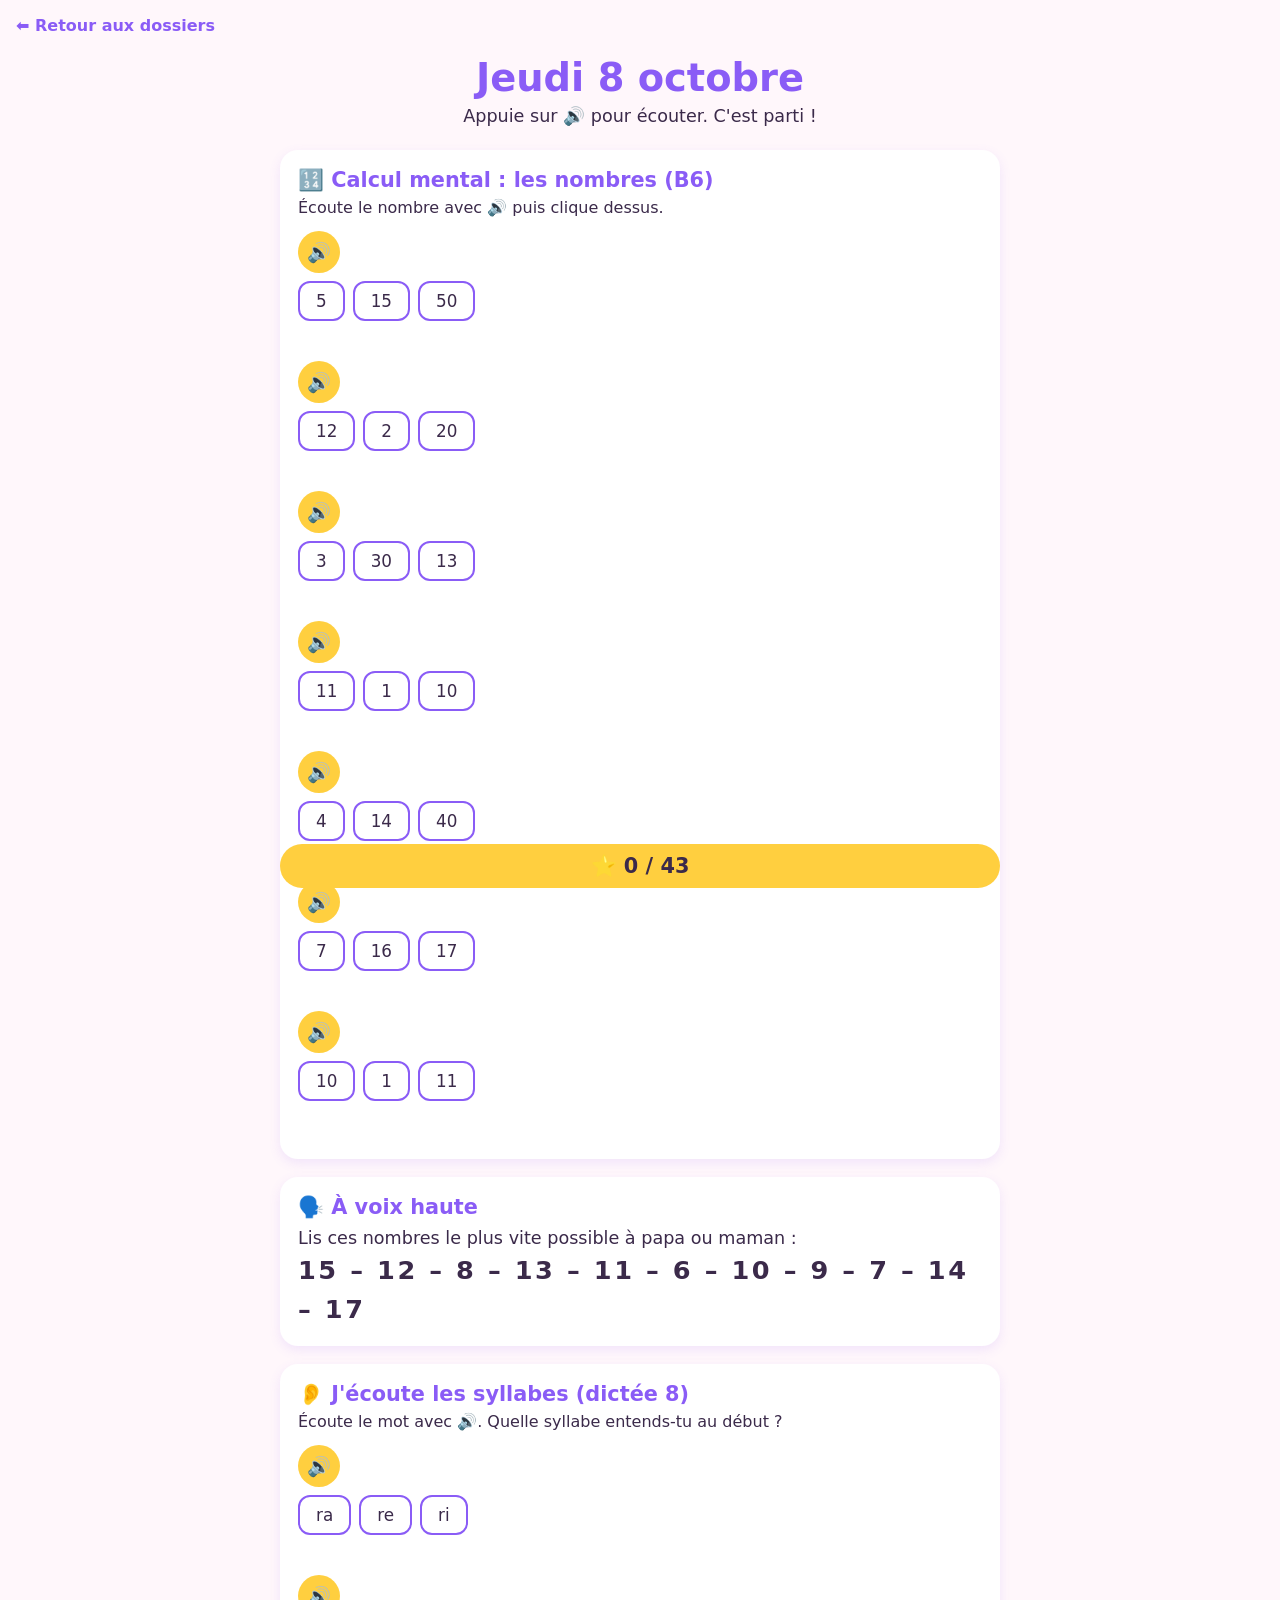
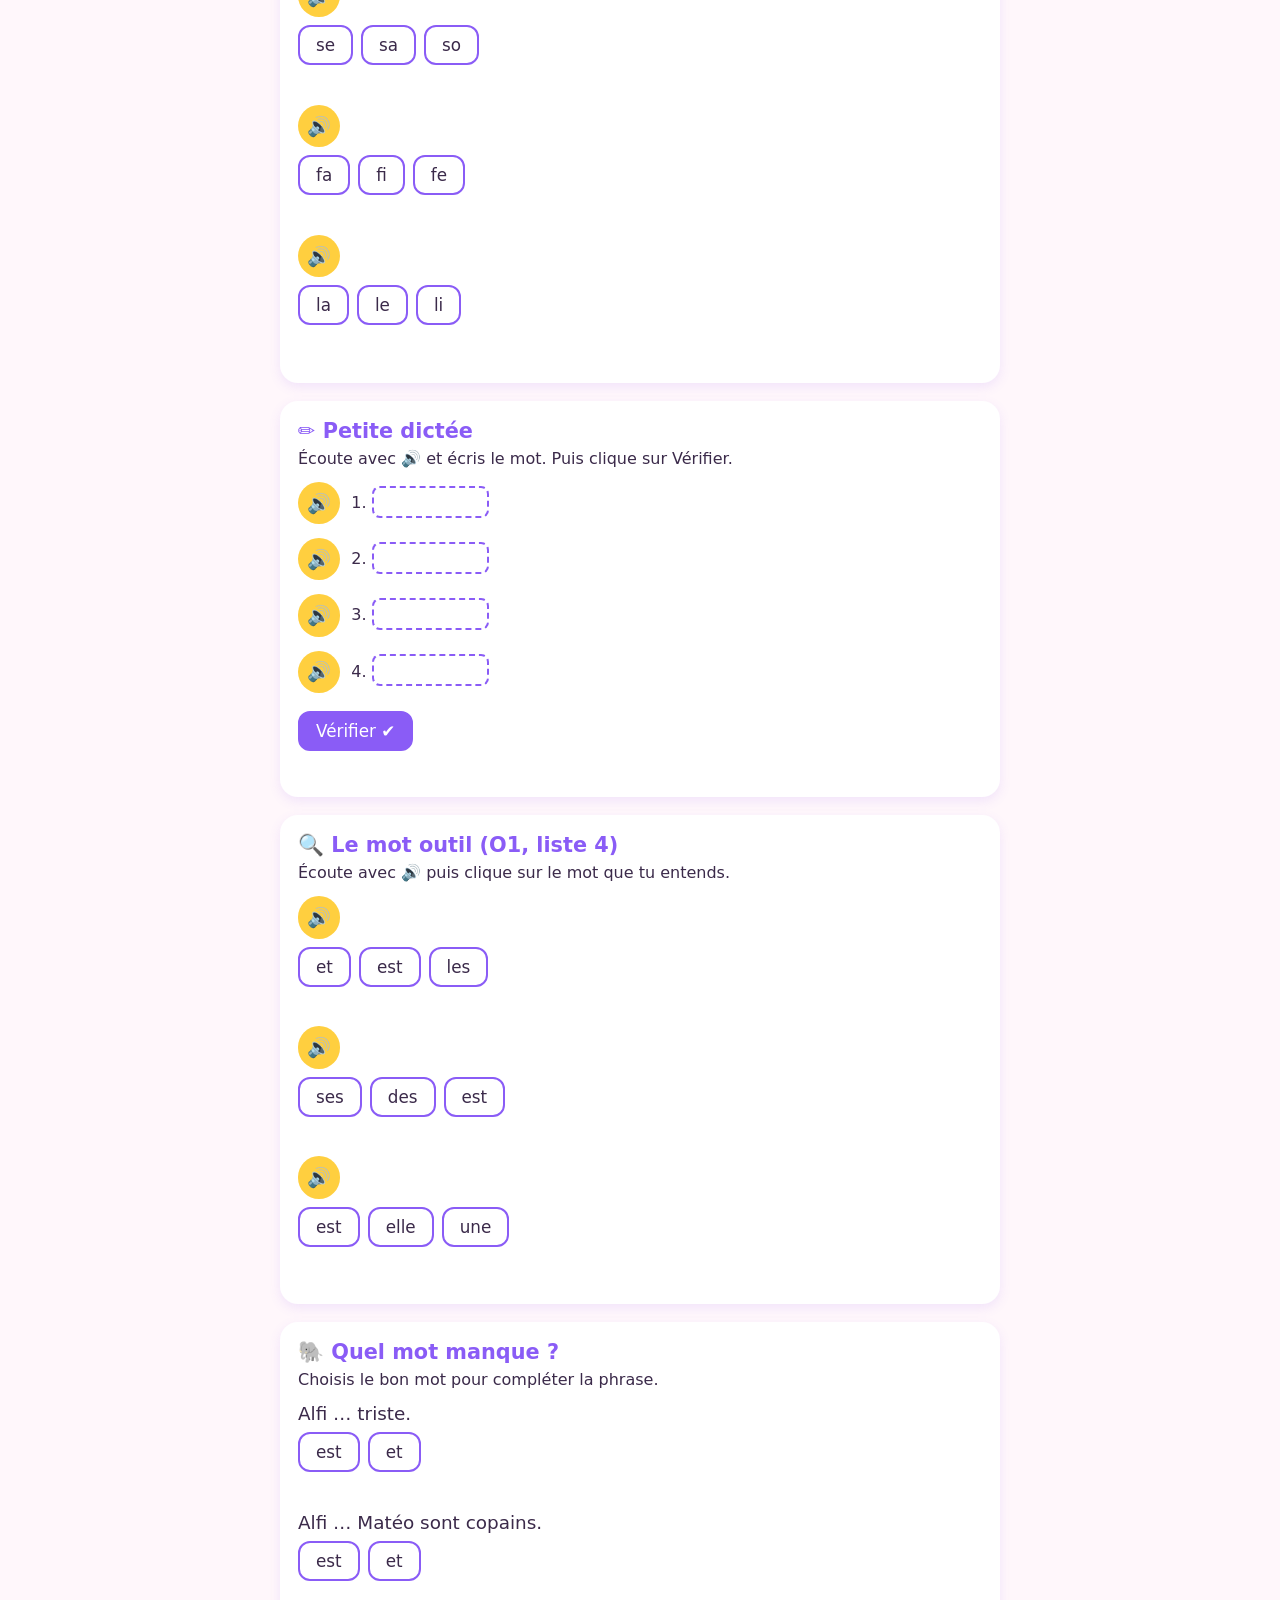
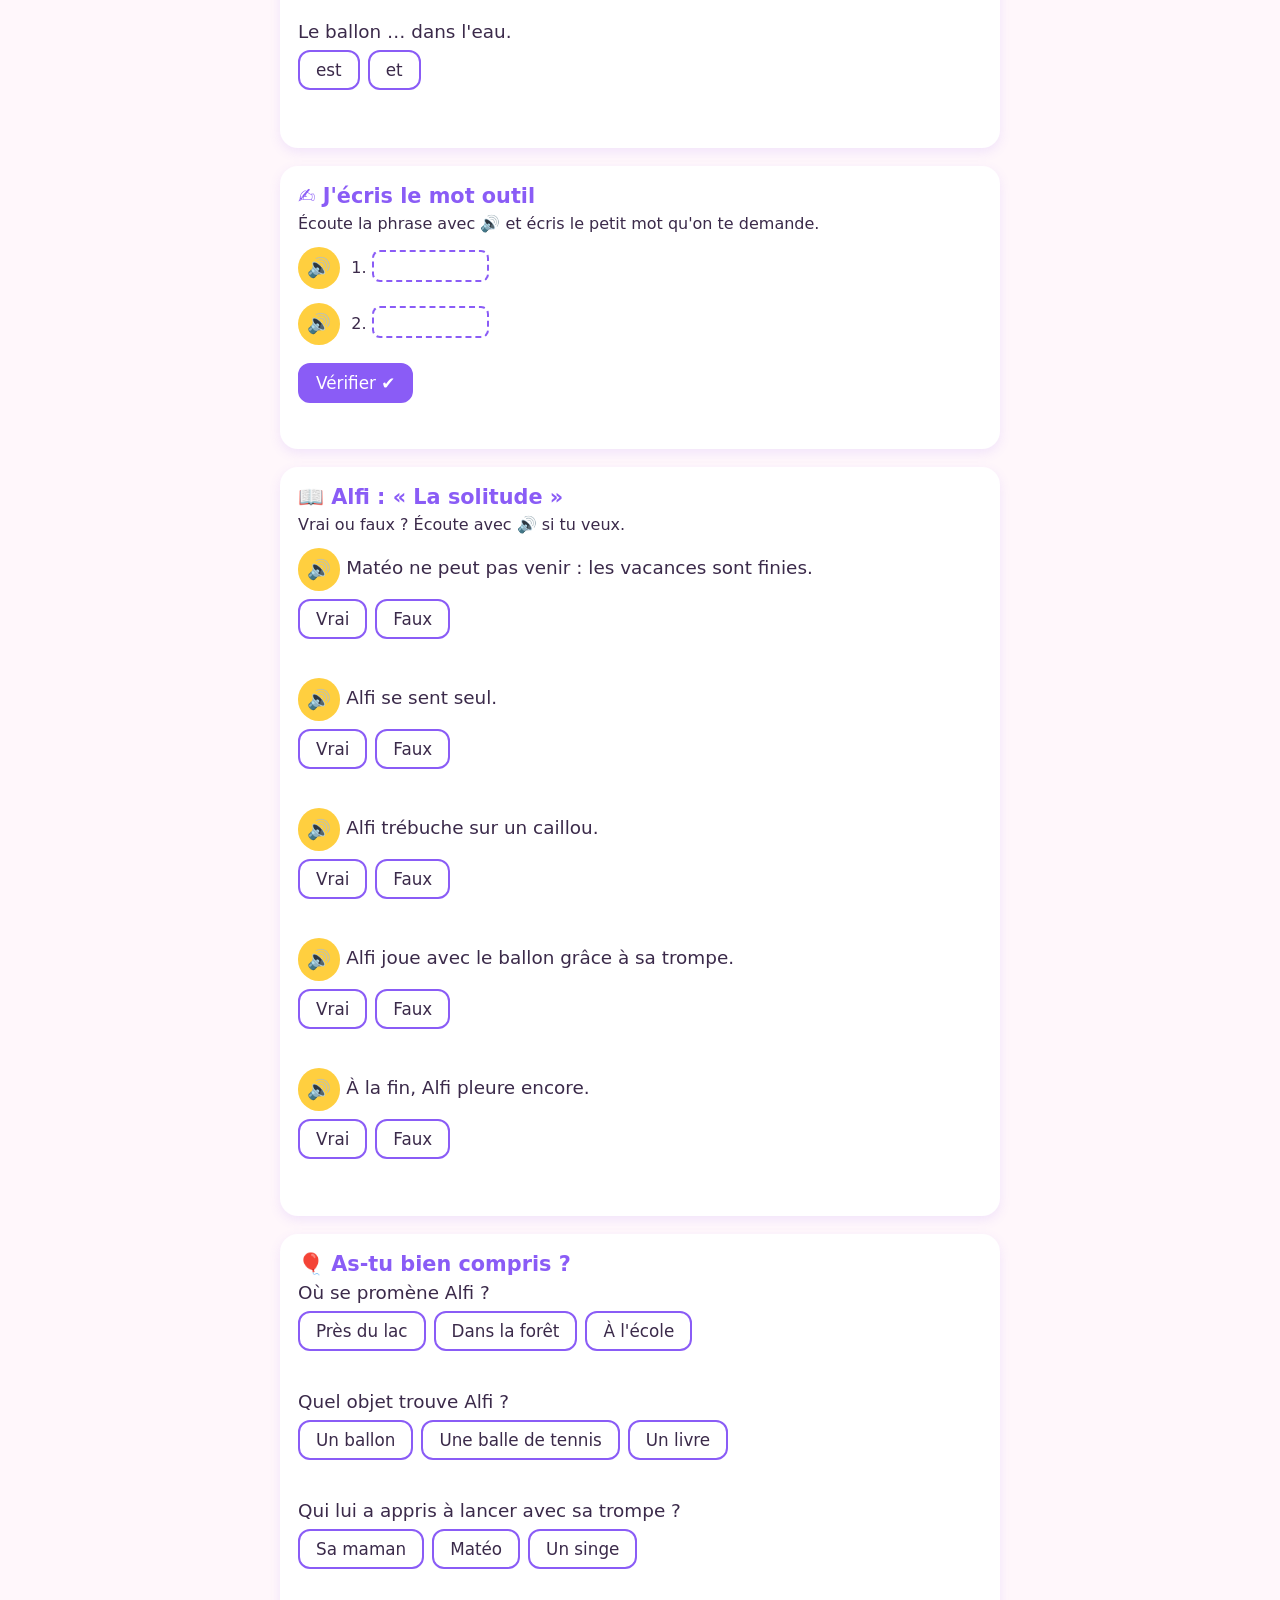
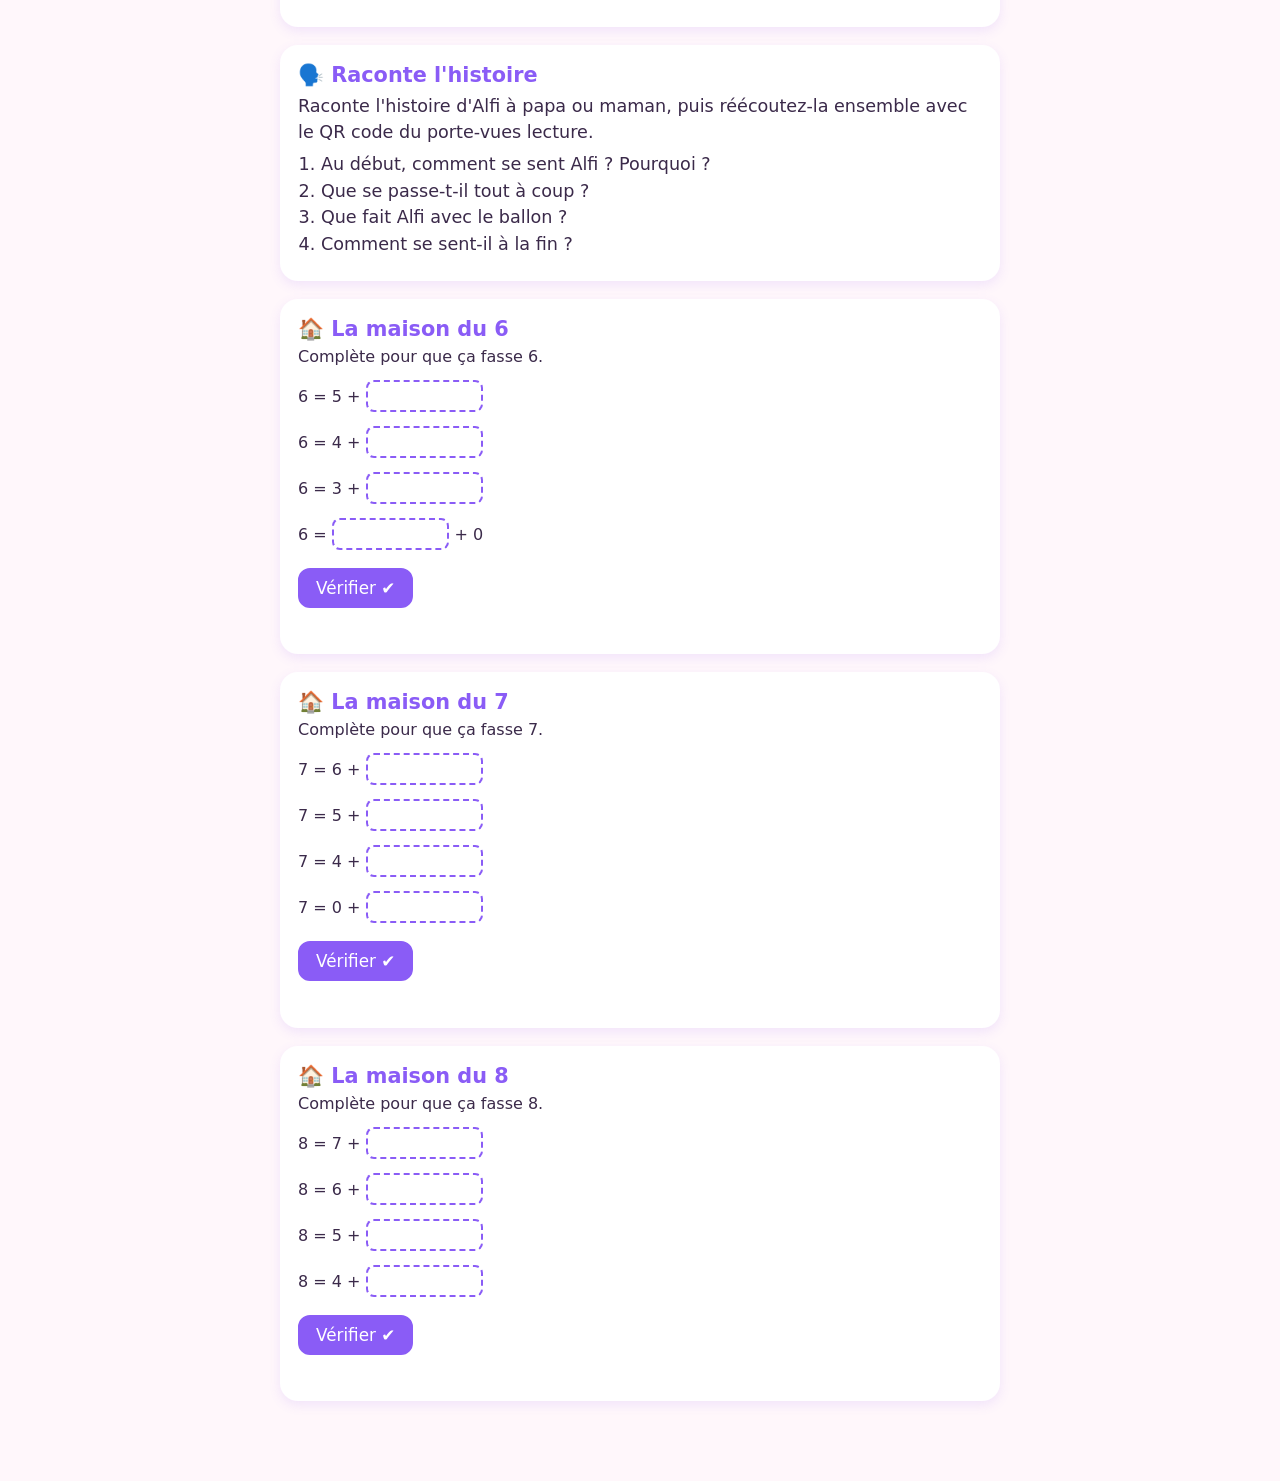
==== devoirs/2026-10-08/index.html @ e4f9ca89 "Ne plus écrire le mot à trouver dans les consignes Le mot outil du jour n'est plus que dans le 🔊, pa" ====
<!doctype html>
<html lang="fr">
<head>
  <meta charset="utf-8">
  <meta name="viewport" content="width=device-width, initial-scale=1">
  <title>Devoirs du 8 octobre</title>
  <link rel="stylesheet" href="../../assets/style.css">
</head>
<body>
  <a class="retour" href="../../">⬅ Retour aux dossiers</a>
  <header class="entete">
    <h1>Jeudi 8 octobre</h1>
    <p>Appuie sur 🔊 pour écouter. C'est parti !</p>
  </header>

  <main id="exercices" class="exercices"></main>
  <div id="score" class="score"></div>

  <script>
    window.EXERCICES = [
      // Calcul mental B6 : lecture de nombres
      {
        type: "qcm",
        titre: "🔢 Calcul mental : les nombres (B6)",
        consigne: "Écoute le nombre avec 🔊 puis clique dessus.",
        questions: [
          { q: "", dire: "quinze", choix: ["5", "15", "50"], bonne: 1 },
          { q: "", dire: "douze", choix: ["12", "2", "20"], bonne: 0 },
          { q: "", dire: "treize", choix: ["3", "30", "13"], bonne: 2 },
          { q: "", dire: "onze", choix: ["11", "1", "10"], bonne: 0 },
          { q: "", dire: "quatorze", choix: ["4", "14", "40"], bonne: 1 },
          { q: "", dire: "dix-sept", choix: ["7", "16", "17"], bonne: 2 },
          { q: "", dire: "dix", choix: ["10", "1", "11"], bonne: 0 },
        ],
      },
      {
        type: "info",
        titre: "🗣️ À voix haute",
        texte: "Lis ces nombres le plus vite possible à papa ou maman :<br><strong style='font-size:1.6rem;letter-spacing:.1em'>15 – 12 – 8 – 13 – 11 – 6 – 10 – 9 – 7 – 14 – 17</strong>",
      },

      // Dictée 8 : le son « e »
      {
        type: "qcm",
        titre: "👂 J'écoute les syllabes (dictée 8)",
        consigne: "Écoute le mot avec 🔊. Quelle syllabe entends-tu au début ?",
        questions: [
          { q: "", dire: "ressort", choix: ["ra", "re", "ri"], bonne: 1 },
          { q: "", dire: "semaine", choix: ["se", "sa", "so"], bonne: 0 },
          { q: "", dire: "fenêtre", choix: ["fa", "fi", "fe"], bonne: 2 },
          { q: "", dire: "le", choix: ["la", "le", "li"], bonne: 1 },
        ],
      },
      {
        type: "dictee",
        titre: "✏️ Petite dictée",
        consigne: "Écoute avec 🔊 et écris le mot. Puis clique sur Vérifier.",
        mots: [
          { dire: "le", ecrire: "le" },
          { dire: "se", ecrire: "se" },
          { dire: "lire", ecrire: "lire" },
          { dire: "est, comme dans : il est content", ecrire: "est" },
        ],
      },

      // Leçon O1, liste 4 : le mot outil du jour, seulement à l'oreille (ne jamais l'écrire dans les consignes)
      {
        type: "qcm",
        titre: "🔍 Le mot outil (O1, liste 4)",
        consigne: "Écoute avec 🔊 puis clique sur le mot que tu entends.",
        questions: [
          { q: "", dire: "est. Comme dans : il est content.", choix: ["et", "est", "les"], bonne: 1 },
          { q: "", dire: "est. Comme dans : elle est grande.", choix: ["ses", "des", "est"], bonne: 2 },
          { q: "", dire: "est. Comme dans : le chat est noir.", choix: ["est", "elle", "une"], bonne: 0 },
        ],
      },
      {
        type: "qcm",
        titre: "🐘 Quel mot manque ?",
        consigne: "Choisis le bon mot pour compléter la phrase.",
        questions: [
          { q: "Alfi … triste.", choix: ["est", "et"], bonne: 0 },
          { q: "Alfi … Matéo sont copains.", choix: ["est", "et"], bonne: 1 },
          { q: "Le ballon … dans l'eau.", choix: ["est", "et"], bonne: 0 },
        ],
      },
      {
        type: "dictee",
        titre: "✍️ J'écris le mot outil",
        consigne: "Écoute la phrase avec 🔊 et écris le petit mot qu'on te demande.",
        mots: [
          { dire: "Le lac est grand. Écris le mot : est.", ecrire: "est" },
          { dire: "L'éléphant est content. Écris le mot : est.", ecrire: "est" },
        ],
      },

      // Langage : Alfi, « La solitude »
      {
        type: "vraifaux",
        titre: "📖 Alfi : « La solitude »",
        consigne: "Vrai ou faux ? Écoute avec 🔊 si tu veux.",
        questions: [
          { q: "Matéo ne peut pas venir : les vacances sont finies.", dire: "Matéo ne peut pas venir : les vacances sont finies.", vrai: true },
          { q: "Alfi se sent seul.", dire: "Alfi se sent seul.", vrai: true },
          { q: "Alfi trébuche sur un caillou.", dire: "Alfi trébuche sur un caillou.", vrai: false },
          { q: "Alfi joue avec le ballon grâce à sa trompe.", dire: "Alfi joue avec le ballon grâce à sa trompe.", vrai: true },
          { q: "À la fin, Alfi pleure encore.", dire: "À la fin, Alfi pleure encore.", vrai: false },
        ],
      },
      {
        type: "qcm",
        titre: "🎈 As-tu bien compris ?",
        questions: [
          { q: "Où se promène Alfi ?", choix: ["Près du lac", "Dans la forêt", "À l'école"], bonne: 0 },
          { q: "Quel objet trouve Alfi ?", choix: ["Un ballon", "Une balle de tennis", "Un livre"], bonne: 0 },
          { q: "Qui lui a appris à lancer avec sa trompe ?", choix: ["Sa maman", "Matéo", "Un singe"], bonne: 1 },
        ],
      },
      {
        type: "info",
        titre: "🗣️ Raconte l'histoire",
        texte: "Raconte l'histoire d'Alfi à papa ou maman, puis réécoutez-la ensemble avec le QR code du porte-vues lecture.<ol><li>Au début, comment se sent Alfi ? Pourquoi ?</li><li>Que se passe-t-il tout à coup ?</li><li>Que fait Alfi avec le ballon ?</li><li>Comment se sent-il à la fin ?</li></ol>",
      },

      // Calcul : leçon C8, maisons du 6 au 8
      {
        type: "trous",
        titre: "🏠 La maison du 6",
        consigne: "Complète pour que ça fasse 6.",
        phrases: ["6 = 5 + [1]", "6 = 4 + [2]", "6 = 3 + [3]", "6 = [6] + 0"],
      },
      {
        type: "trous",
        titre: "🏠 La maison du 7",
        consigne: "Complète pour que ça fasse 7.",
        phrases: ["7 = 6 + [1]", "7 = 5 + [2]", "7 = 4 + [3]", "7 = 0 + [7]"],
      },
      {
        type: "trous",
        titre: "🏠 La maison du 8",
        consigne: "Complète pour que ça fasse 8.",
        phrases: ["8 = 7 + [1]", "8 = 6 + [2]", "8 = 5 + [3]", "8 = 4 + [4]"],
      },
    ];
  </script>
  <script src="../../assets/exercices.js"></script>
</body>
</html>
---- assets/style.css ----
:root {
  --fond: #fff7fb;
  --texte: #3b2a4a;
  --rose: #ff6fa8;
  --violet: #8a5cf6;
  --jaune: #ffcf3f;
  --vert: #2fbf71;
  --rouge: #ef4b4b;
  --carte: #ffffff;
}

* { box-sizing: border-box; }

body {
  margin: 0;
  font-family: "Comic Sans MS", "Chalkboard SE", "Trebuchet MS", system-ui, sans-serif;
  background: var(--fond);
  color: var(--texte);
  padding: 16px;
}

a { color: inherit; }

.entete { text-align: center; margin: 8px 0 24px; }
.entete h1 { color: var(--violet); margin: 0 0 6px; font-size: clamp(1.6rem, 5vw, 2.4rem); }
.entete p { margin: 0; font-size: 1.1rem; }

/* ---------- Page d'accueil : dossiers ---------- */
.dossiers {
  display: grid;
  grid-template-columns: repeat(auto-fill, minmax(160px, 1fr));
  gap: 20px;
  max-width: 900px;
  margin: 0 auto;
}

.dossier {
  position: relative;
  display: flex;
  flex-direction: column;
  align-items: center;
  gap: 6px;
  padding: 18px 10px 14px;
  background: var(--carte);
  border-radius: 18px;
  text-decoration: none;
  box-shadow: 0 4px 12px rgba(138, 92, 246, .15);
  transition: transform .15s;
}
.dossier:hover { transform: translateY(-4px) rotate(-1deg); }

.icone {
  width: 90px;
  height: 66px;
  background: var(--jaune);
  border-radius: 6px 10px 10px 10px;
  position: relative;
  margin-top: 10px;
}
.icone::before {
  content: "";
  position: absolute;
  top: -12px;
  left: 0;
  width: 40px;
  height: 14px;
  background: var(--jaune);
  border-radius: 6px 6px 0 0;
  filter: brightness(.92);
}

.date { font-weight: bold; text-transform: capitalize; text-align: center; }
.titre { font-size: .9rem; opacity: .75; text-align: center; }

.badge {
  position: absolute;
  top: -12px;
  background: var(--rose);
  color: #fff;
  font-weight: bold;
  font-size: .9rem;
  padding: 4px 12px;
  border-radius: 999px;
  white-space: nowrap;
}

.du-jour { outline: 4px solid var(--rose); }
.du-jour .icone { background: var(--rose); }
.du-jour .icone::before { background: var(--rose); }
.du-jour { animation: clignote 1s ease-in-out infinite; }

@keyframes clignote {
  0%, 100% { opacity: 1; transform: scale(1); }
  50% { opacity: .45; transform: scale(1.04); }
}

@media (prefers-reduced-motion: reduce) {
  .du-jour { animation-duration: 2s; }
}

/* ---------- Pages d'exercices ---------- */
.retour {
  display: inline-block;
  margin-bottom: 12px;
  text-decoration: none;
  font-weight: bold;
  color: var(--violet);
}

.exercices { max-width: 720px; margin: 0 auto; display: grid; gap: 18px; }

.exo {
  background: var(--carte);
  border-radius: 18px;
  padding: 18px;
  box-shadow: 0 4px 12px rgba(138, 92, 246, .12);
}
.exo h2 { margin: 0 0 6px; color: var(--violet); font-size: 1.3rem; }
.consigne { margin: 0 0 14px; }

.question { margin: 0 0 14px; }
.question p { margin: 0 0 8px; font-size: 1.15rem; }

.choix { display: flex; flex-wrap: wrap; gap: 8px; }
.choix button, .verifier {
  font: inherit;
  font-size: 1.05rem;
  padding: 8px 16px;
  border-radius: 12px;
  border: 2px solid var(--violet);
  background: #fff;
  color: var(--texte);
  cursor: pointer;
}
.choix button:disabled { cursor: default; }
.choix button.bon { background: var(--vert); border-color: var(--vert); color: #fff; }
.choix button.faux { background: var(--rouge); border-color: var(--rouge); color: #fff; }

.trou {
  font: inherit;
  font-size: 1.05rem;
  width: 7em;
  padding: 4px 8px;
  border: 2px dashed var(--violet);
  border-radius: 8px;
  text-align: center;
}
.trou.bon { border: 2px solid var(--vert); background: #e6f8ee; }
.trou.faux { border: 2px solid var(--rouge); background: #fdeaea; }

.verifier { background: var(--violet); color: #fff; margin-top: 4px; }

.retour-msg { font-weight: bold; min-height: 1.4em; margin: 6px 0 0; }

.score {
  position: sticky;
  bottom: 12px;
  max-width: 720px;
  margin: 20px auto 0;
  text-align: center;
  font-size: 1.3rem;
  font-weight: bold;
  background: var(--jaune);
  border-radius: 999px;
  padding: 10px;
}

.ecoute {
  font-size: 1.2rem;
  border: none;
  background: var(--jaune);
  border-radius: 50%;
  width: 2.2em;
  height: 2.2em;
  cursor: pointer;
  margin-right: 6px;
  vertical-align: middle;
}

.info { font-size: 1.1rem; line-height: 1.5; }
.info ol, .info ul { padding-left: 1.3em; margin: 6px 0; }
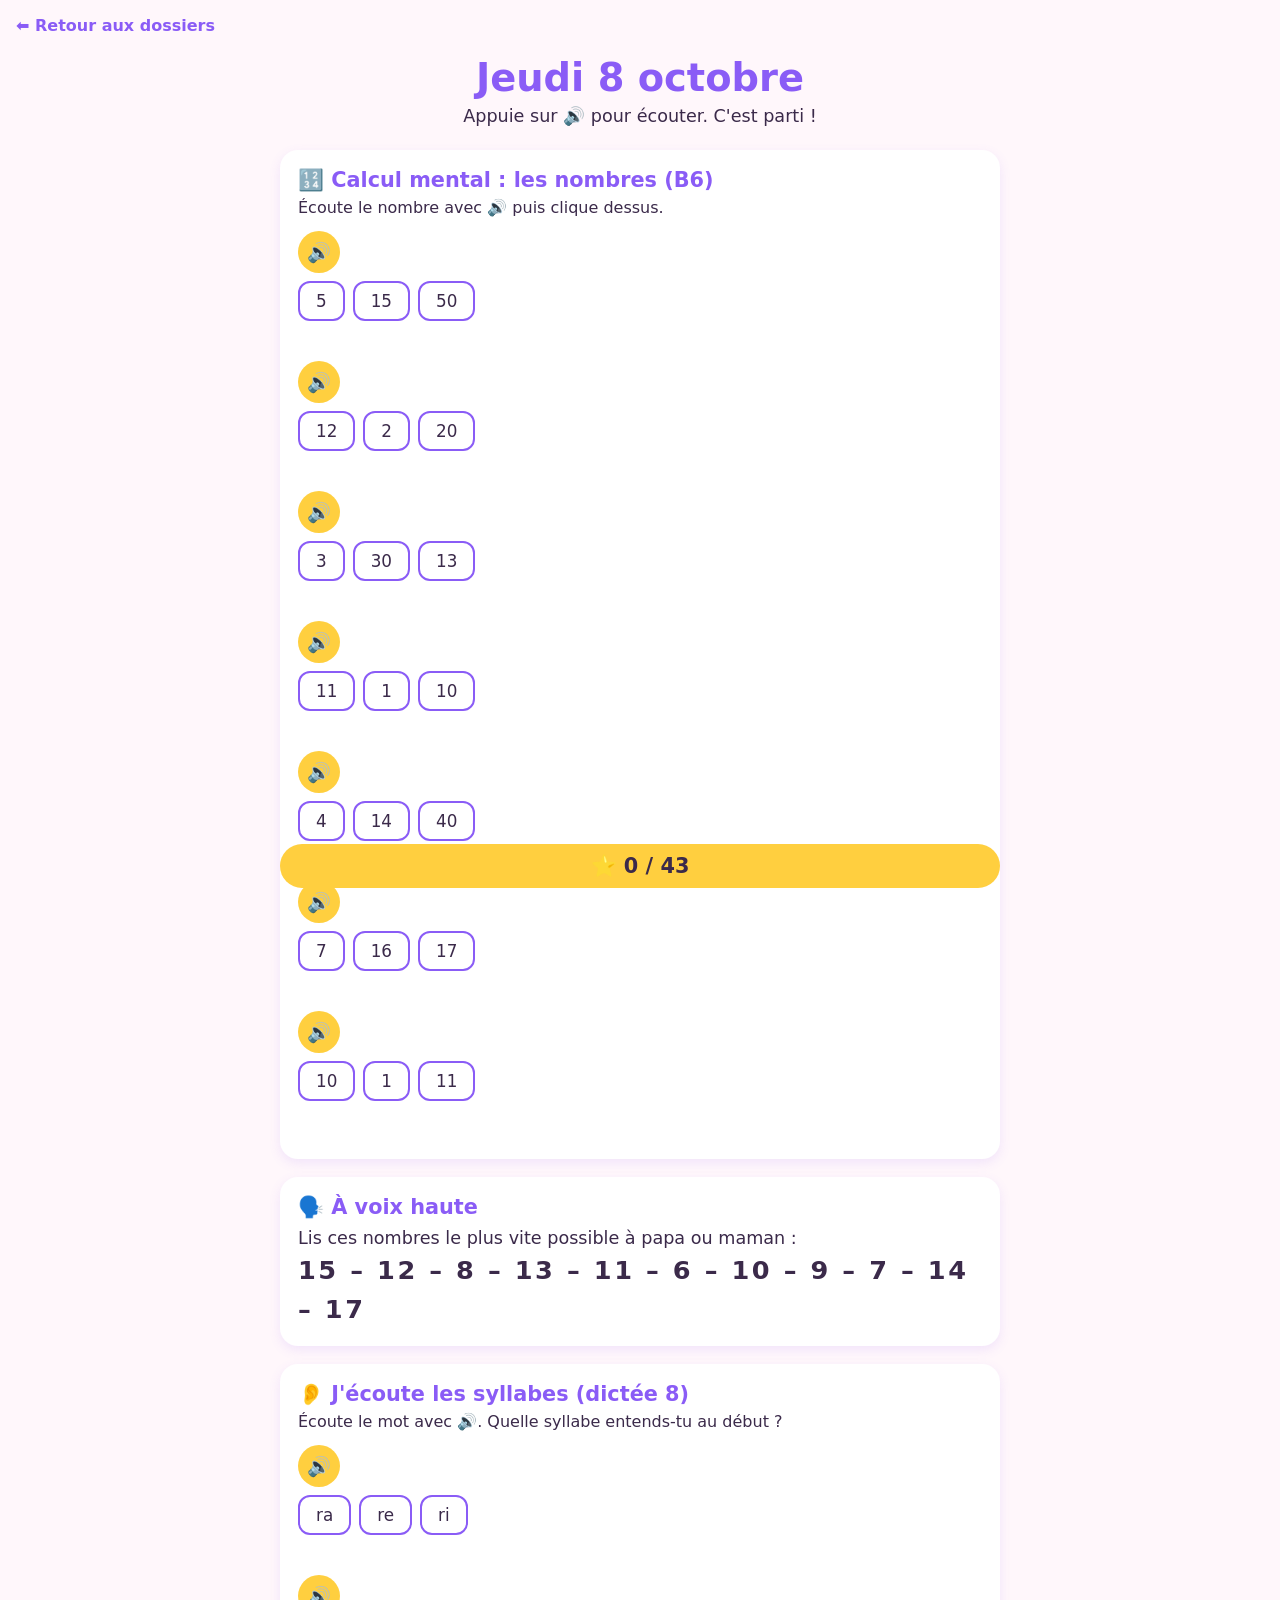
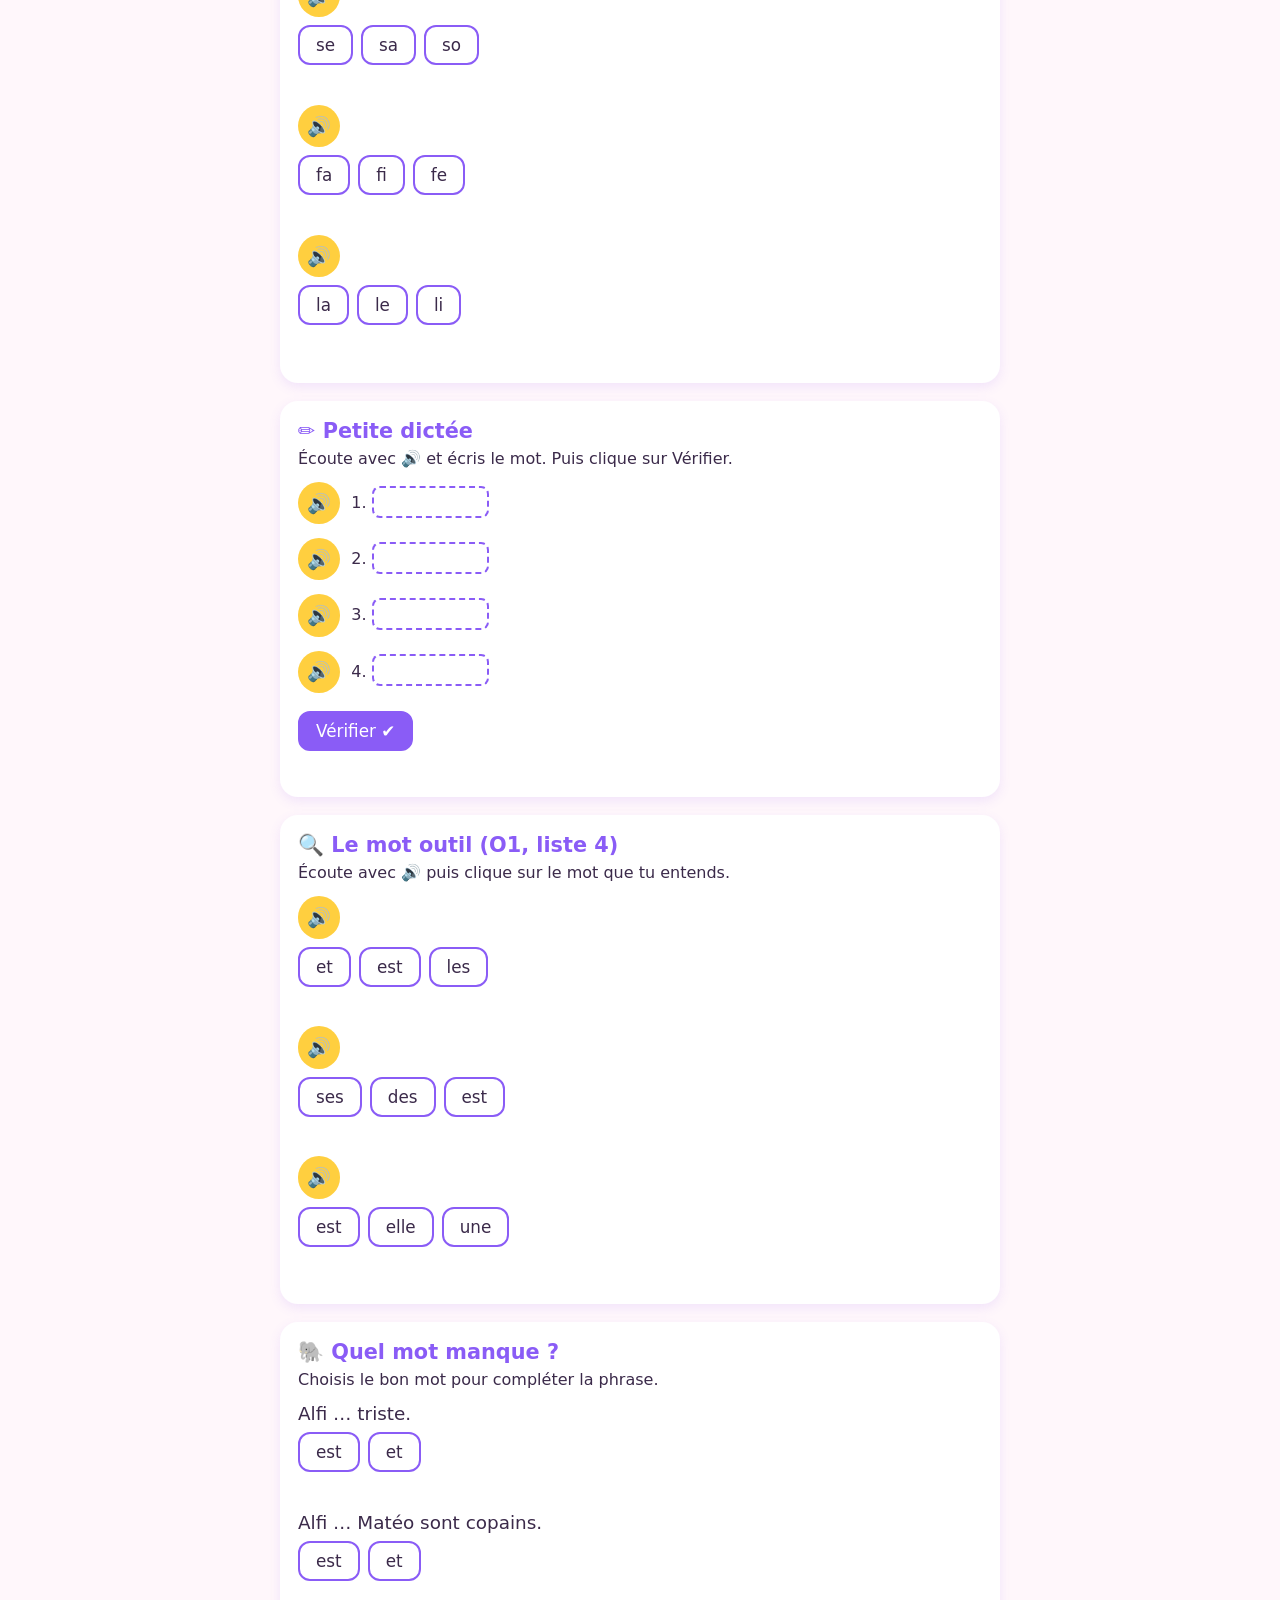
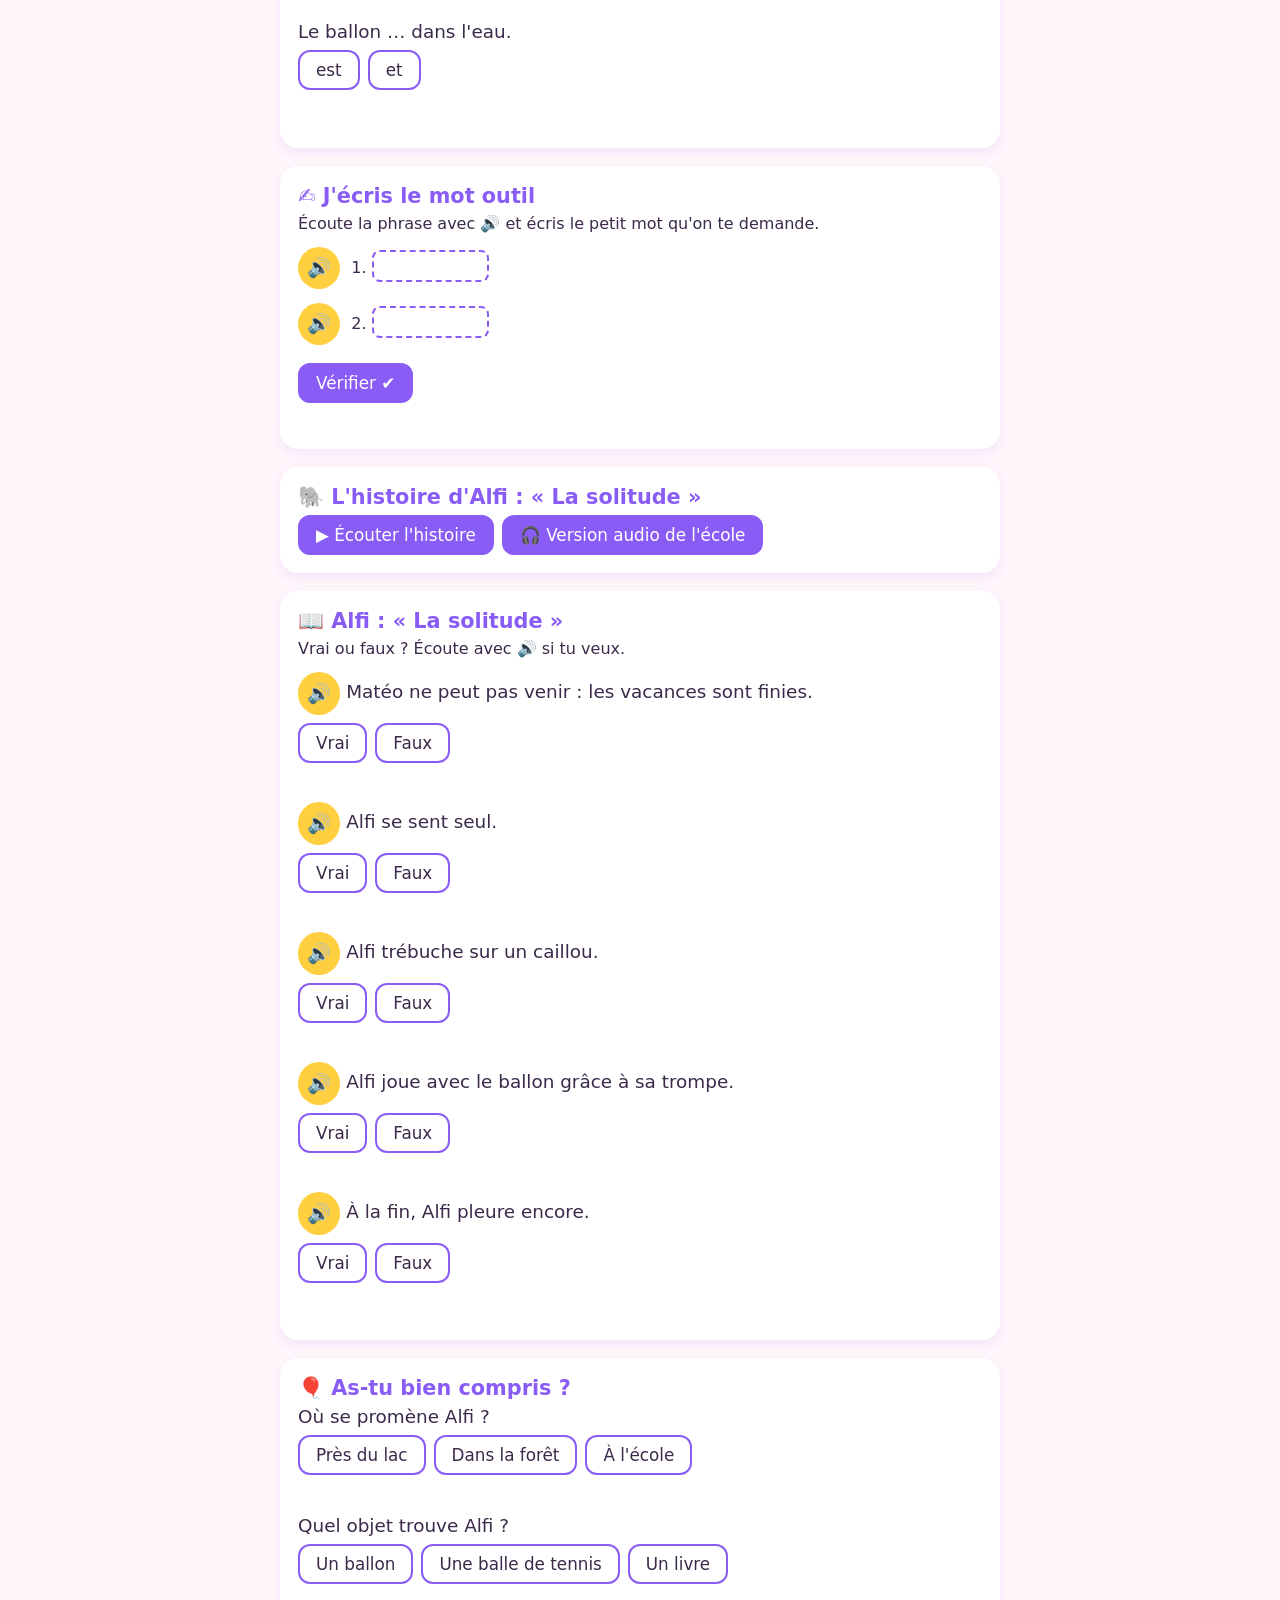
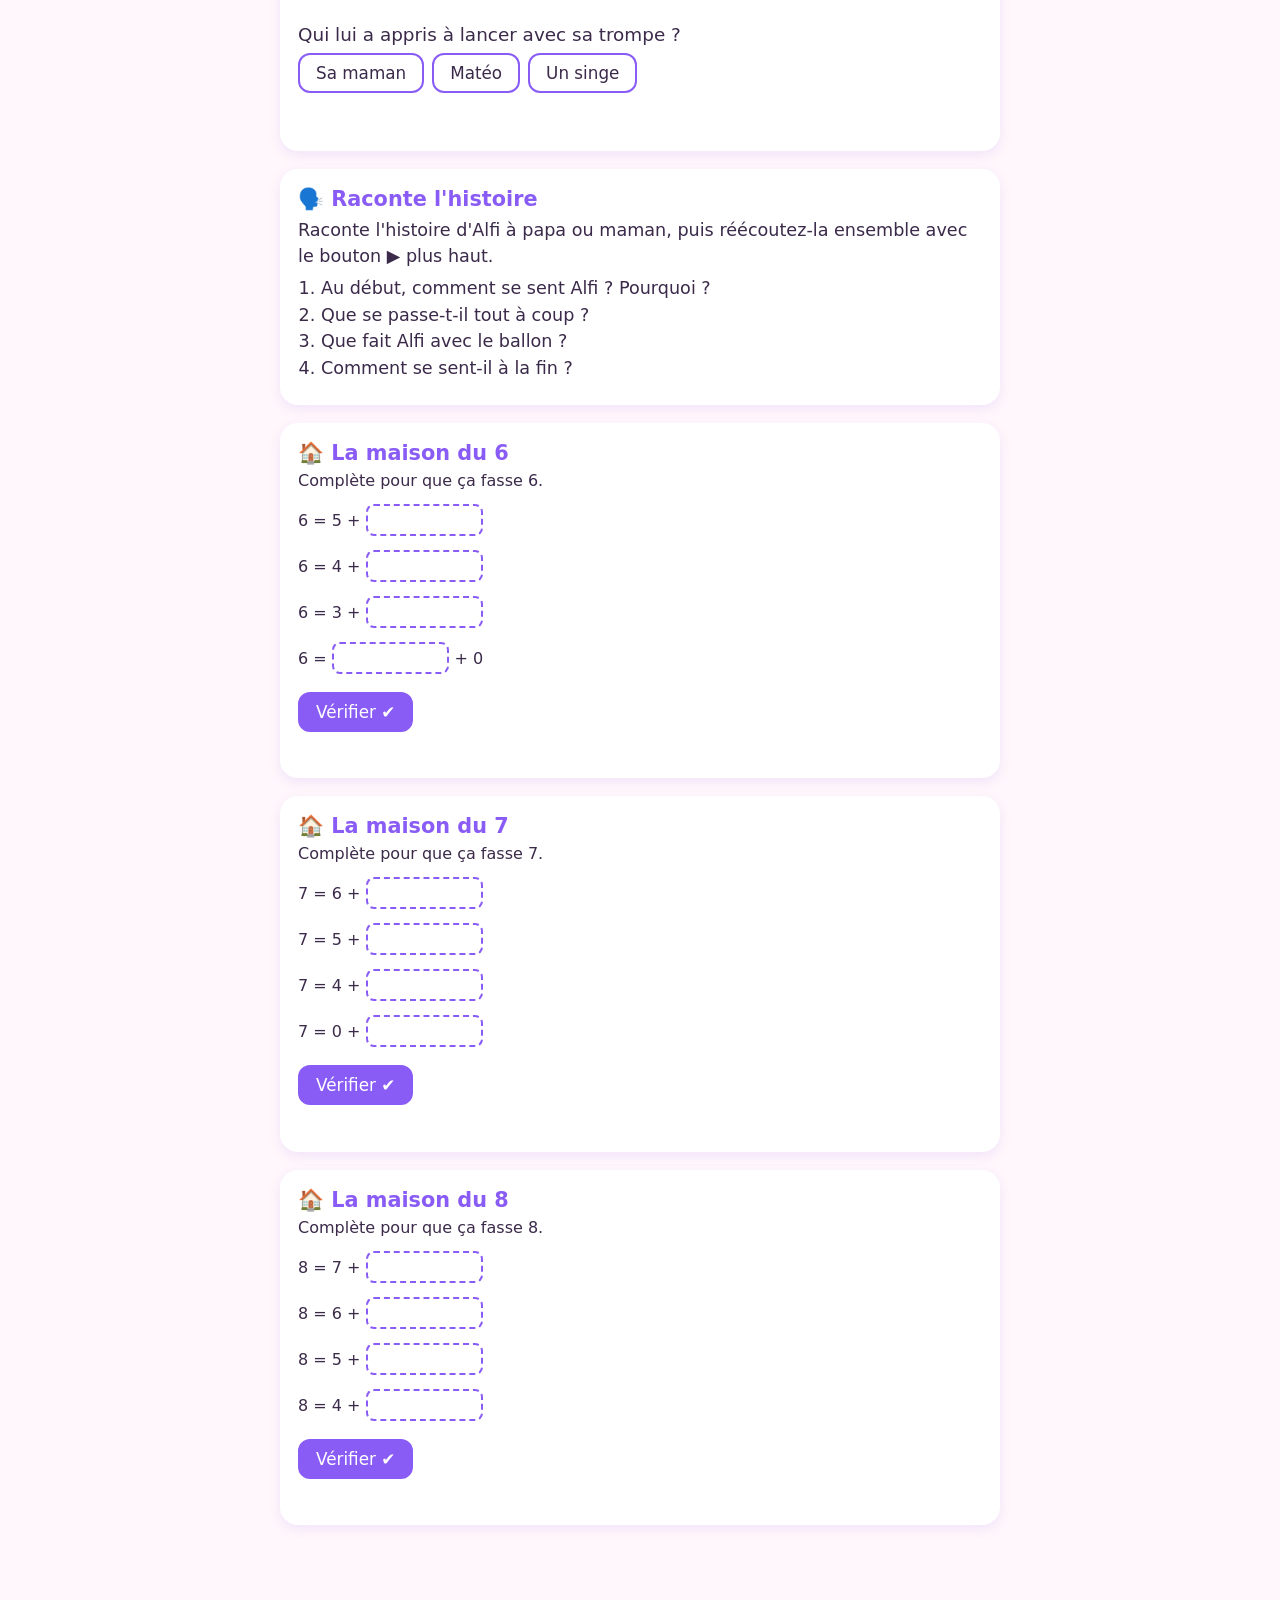
==== commit fabc8b63: "Écouter l'histoire d'Alfi : bouton lecture et lien audio du QR code Ajoute un type « histoire » (lec" ====
--- a/devoirs/2026-10-08/index.html
+++ b/devoirs/2026-10-08/index.html
@@ -3,6 +3,10 @@
 <head>
   <meta charset="utf-8">
   <meta name="viewport" content="width=device-width, initial-scale=1">
+  <link rel="manifest" href="/manifest.webmanifest">
+  <meta name="theme-color" content="#ff6fa8">
+  <link rel="apple-touch-icon" href="/icons/apple-touch-icon.png">
+  <link rel="icon" href="/icons/icon-192.png">
   <title>Devoirs du 8 octobre</title>
   <link rel="stylesheet" href="../../assets/style.css">
 </head>
@@ -94,7 +98,13 @@
         ],
       },
 
-      // Langage : Alfi, « La solitude »
+      // Langage : Alfi, « La solitude » (QR code du porte-vues : ecole.nathan.fr/texte05_la_solitude)
+      {
+        type: "histoire",
+        titre: "🐘 L'histoire d'Alfi : « La solitude »",
+        lien: "https://ecole.nathan.fr/texte05_la_solitude",
+        texte: "La solitude. Les jours passent et Alfi se sent seul. Son copain lui manque. Il erre près du lac, les oreilles baissées, ne sachant pas comment occuper ses journées. Des larmes coulent sur son visage, son sourire a disparu. La solitude lui pèse. Tout à coup, quelque chose le fait trébucher. Le curieux objet a roulé quelques mètres plus loin. Alfi, intrigué, s'en approche pour mieux l'observer. Ses oreilles se dressent, son sourire réapparaît. « Youpi ! Un ballon ! » s'écrie-t-il. Alfi s'en empare et le fait rouler jusqu'à l'eau. Là, il s'amuse à le lancer en l'air avec sa trompe comme lui a appris Matéo. Il rit chaque fois que le ballon retombe dans l'eau et l'éclabousse. L'éléphant a enfin retrouvé de quoi se divertir.",
+      },
       {
         type: "vraifaux",
         titre: "📖 Alfi : « La solitude »",
@@ -119,7 +129,7 @@
       {
         type: "info",
         titre: "🗣️ Raconte l'histoire",
-        texte: "Raconte l'histoire d'Alfi à papa ou maman, puis réécoutez-la ensemble avec le QR code du porte-vues lecture.<ol><li>Au début, comment se sent Alfi ? Pourquoi ?</li><li>Que se passe-t-il tout à coup ?</li><li>Que fait Alfi avec le ballon ?</li><li>Comment se sent-il à la fin ?</li></ol>",
+        texte: "Raconte l'histoire d'Alfi à papa ou maman, puis réécoutez-la ensemble avec le bouton ▶ plus haut.<ol><li>Au début, comment se sent Alfi ? Pourquoi ?</li><li>Que se passe-t-il tout à coup ?</li><li>Que fait Alfi avec le ballon ?</li><li>Comment se sent-il à la fin ?</li></ol>",
       },
 
       // Calcul : leçon C8, maisons du 6 au 8
--- a/assets/style.css
+++ b/assets/style.css
@@ -180,3 +180,5 @@
 .info { font-size: 1.1rem; line-height: 1.5; }
 .info ol, .info ul { padding-left: 1.3em; margin: 6px 0; }
 
+
+.choix .verifier { background: var(--violet); color: #fff; margin-top: 0; }
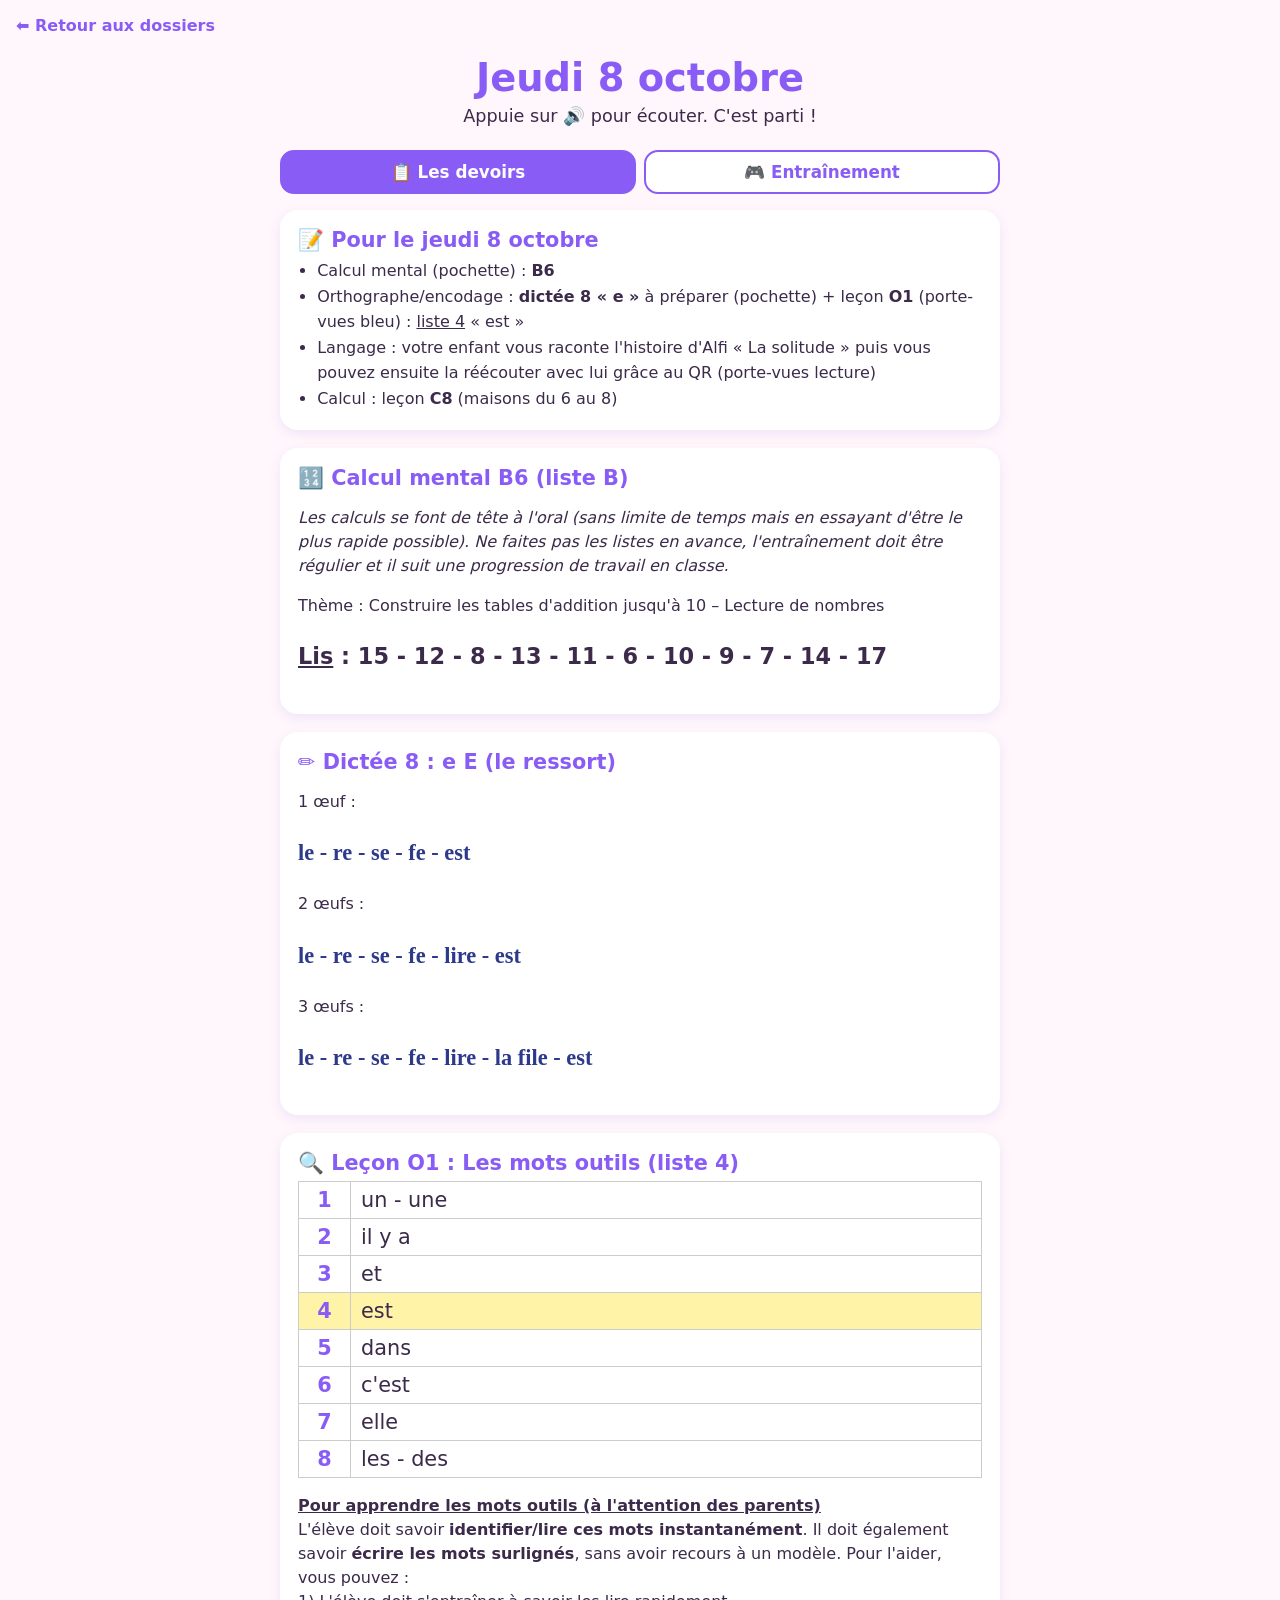
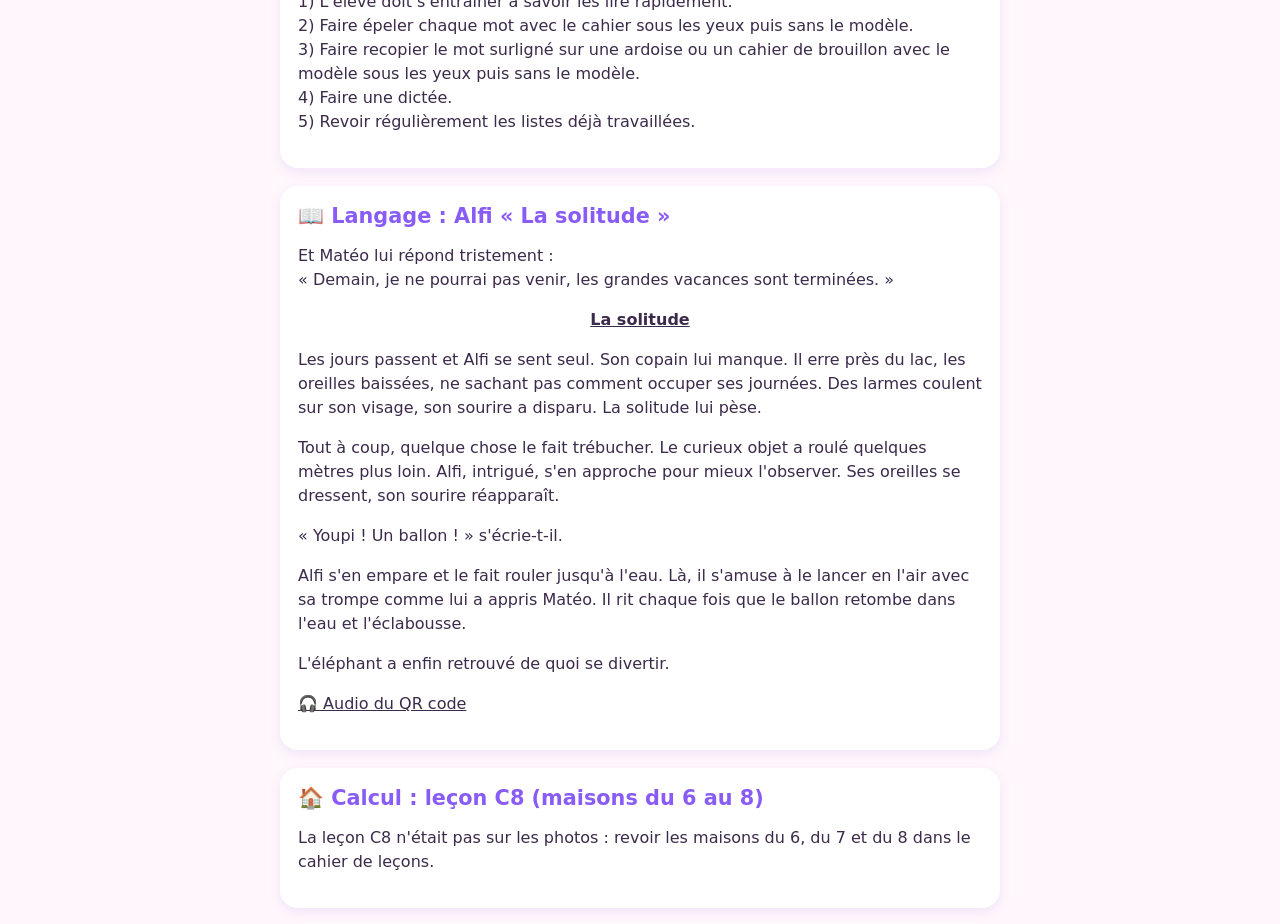
==== commit f7212f63: "Onglet « Les devoirs » avec le travail recopié tel quel Chaque jour a deux onglets : les devoirs rec" ====
--- a/devoirs/2026-10-08/index.html
+++ b/devoirs/2026-10-08/index.html
@@ -17,10 +17,75 @@
     <p>Appuie sur 🔊 pour écouter. C'est parti !</p>
   </header>
 
-  <main id="exercices" class="exercices"></main>
-  <div id="score" class="score"></div>
+  <nav class="onglets">
+    <button type="button" data-onglet="devoirs" class="actif">📋 Les devoirs</button>
+    <button type="button" data-onglet="entrainement">🎮 Entraînement</button>
+  </nav>
+  <main id="devoirs" class="exercices"></main>
+  <main id="exercices" class="exercices" hidden></main>
+  <div id="score" class="score" hidden></div>
 
   <script>
+    // Les devoirs tels qu'ils sont sur les photos (recopiés à l'identique).
+    window.DEVOIRS = [
+      {
+        titre: "📝 Pour le jeudi 8 octobre",
+        html: `<ul>
+          <li>Calcul mental (pochette) : <b>B6</b></li>
+          <li>Orthographe/encodage : <b>dictée 8 « e »</b> à préparer (pochette) + leçon <b>O1</b> (porte-vues bleu) : <u>liste 4</u> « est »</li>
+          <li>Langage : votre enfant vous raconte l'histoire d'Alfi « La solitude » puis vous pouvez ensuite la réécouter avec lui grâce au QR (porte-vues lecture)</li>
+          <li>Calcul : leçon <b>C8</b> (maisons du 6 au 8)</li>
+        </ul>`,
+      },
+      {
+        titre: "🔢 Calcul mental B6 (liste B)",
+        html: `<p><i>Les calculs se font de tête à l'oral (sans limite de temps mais en essayant d'être le plus rapide possible). Ne faites pas les listes en avance, l'entraînement doit être régulier et il suit une progression de travail en classe.</i></p>
+          <p>Thème : Construire les tables d'addition jusqu'à 10 – Lecture de nombres</p>
+          <p class="gros"><u>Lis</u> : 15 - 12 - 8 - 13 - 11 - 6 - 10 - 9 - 7 - 14 - 17</p>`,
+      },
+      {
+        titre: "✏️ Dictée 8 : e E (le ressort)",
+        html: `<p>1 œuf :</p><p class="gros cursive">le - re - se - fe - est</p>
+          <p>2 œufs :</p><p class="gros cursive">le - re - se - fe - lire - est</p>
+          <p>3 œufs :</p><p class="gros cursive">le - re - se - fe - lire - la file - est</p>`,
+      },
+      {
+        titre: "🔍 Leçon O1 : Les mots outils (liste 4)",
+        html: `<table class="tableau">
+          <tr><td>1</td><td>un - une</td></tr>
+          <tr><td>2</td><td>il y a</td></tr>
+          <tr><td>3</td><td>et</td></tr>
+          <tr class="surligne"><td>4</td><td>est</td></tr>
+          <tr><td>5</td><td>dans</td></tr>
+          <tr><td>6</td><td>c'est</td></tr>
+          <tr><td>7</td><td>elle</td></tr>
+          <tr><td>8</td><td>les - des</td></tr>
+        </table>
+        <p><b><u>Pour apprendre les mots outils (à l'attention des parents)</u></b><br>
+        L'élève doit savoir <b>identifier/lire ces mots instantanément</b>. Il doit également savoir <b>écrire les mots surlignés</b>, sans avoir recours à un modèle. Pour l'aider, vous pouvez :<br>
+        1) L'élève doit s'entraîner à savoir les lire rapidement.<br>
+        2) Faire épeler chaque mot avec le cahier sous les yeux puis sans le modèle.<br>
+        3) Faire recopier le mot surligné sur une ardoise ou un cahier de brouillon avec le modèle sous les yeux puis sans le modèle.<br>
+        4) Faire une dictée.<br>
+        5) Revoir régulièrement les listes déjà travaillées.</p>`,
+      },
+      {
+        titre: "📖 Langage : Alfi « La solitude »",
+        html: `<p>Et Matéo lui répond tristement :<br>« Demain, je ne pourrai pas venir, les grandes vacances sont terminées. »</p>
+          <p style="text-align:center"><b><u>La solitude</u></b></p>
+          <p>Les jours passent et Alfi se sent seul. Son copain lui manque. Il erre près du lac, les oreilles baissées, ne sachant pas comment occuper ses journées. Des larmes coulent sur son visage, son sourire a disparu. La solitude lui pèse.</p>
+          <p>Tout à coup, quelque chose le fait trébucher. Le curieux objet a roulé quelques mètres plus loin. Alfi, intrigué, s'en approche pour mieux l'observer. Ses oreilles se dressent, son sourire réapparaît.</p>
+          <p>« Youpi ! Un ballon ! » s'écrie-t-il.</p>
+          <p>Alfi s'en empare et le fait rouler jusqu'à l'eau. Là, il s'amuse à le lancer en l'air avec sa trompe comme lui a appris Matéo. Il rit chaque fois que le ballon retombe dans l'eau et l'éclabousse.</p>
+          <p>L'éléphant a enfin retrouvé de quoi se divertir.</p>
+          <p><a href="https://ecole.nathan.fr/texte05_la_solitude" target="_blank" rel="noopener">🎧 Audio du QR code</a></p>`,
+      },
+      {
+        titre: "🏠 Calcul : leçon C8 (maisons du 6 au 8)",
+        html: `<p>La leçon C8 n'était pas sur les photos : revoir les maisons du 6, du 7 et du 8 dans le cahier de leçons.</p>`,
+      },
+    ];
+
     window.EXERCICES = [
       // Calcul mental B6 : lecture de nombres
       {
@@ -61,8 +126,11 @@
         consigne: "Écoute avec 🔊 et écris le mot. Puis clique sur Vérifier.",
         mots: [
           { dire: "le", ecrire: "le" },
+          { dire: "re, comme au début de : ressort", ecrire: "re" },
           { dire: "se", ecrire: "se" },
+          { dire: "fe, comme au début de : fenêtre", ecrire: "fe" },
           { dire: "lire", ecrire: "lire" },
+          { dire: "la file", ecrire: "la file" },
           { dire: "est, comme dans : il est content", ecrire: "est" },
         ],
       },
--- a/assets/style.css
+++ b/assets/style.css
@@ -182,3 +182,30 @@
 
 
 .choix .verifier { background: var(--violet); color: #fff; margin-top: 0; }
+
+/* ---------- Onglets : devoirs tels quels / entraînement ---------- */
+.onglets { display: flex; justify-content: center; gap: 8px; margin: 0 auto 16px; max-width: 720px; }
+.onglets button {
+  flex: 1;
+  font: inherit;
+  font-size: 1.05rem;
+  font-weight: bold;
+  padding: 10px 8px;
+  border-radius: 14px;
+  border: 2px solid var(--violet);
+  background: #fff;
+  color: var(--violet);
+  cursor: pointer;
+}
+.onglets button.actif { background: var(--violet); color: #fff; }
+
+.devoir ul { padding-left: 1.2em; margin: 0; line-height: 1.6; }
+.devoir p { line-height: 1.5; }
+.gros { font-size: 1.4rem; font-weight: bold; }
+.cursive { font-family: "Comic Sans MS", "Segoe Script", cursive; color: #2d3a8c; }
+.tableau { border-collapse: collapse; width: 100%; font-size: 1.3rem; margin-bottom: 10px; }
+.tableau td { border: 1px solid #ccc; padding: 6px 10px; }
+.tableau td:first-child { width: 2.5em; text-align: center; color: var(--violet); font-weight: bold; }
+.tableau .surligne td { background: #fff3a8; }
+
+[hidden] { display: none !important; }
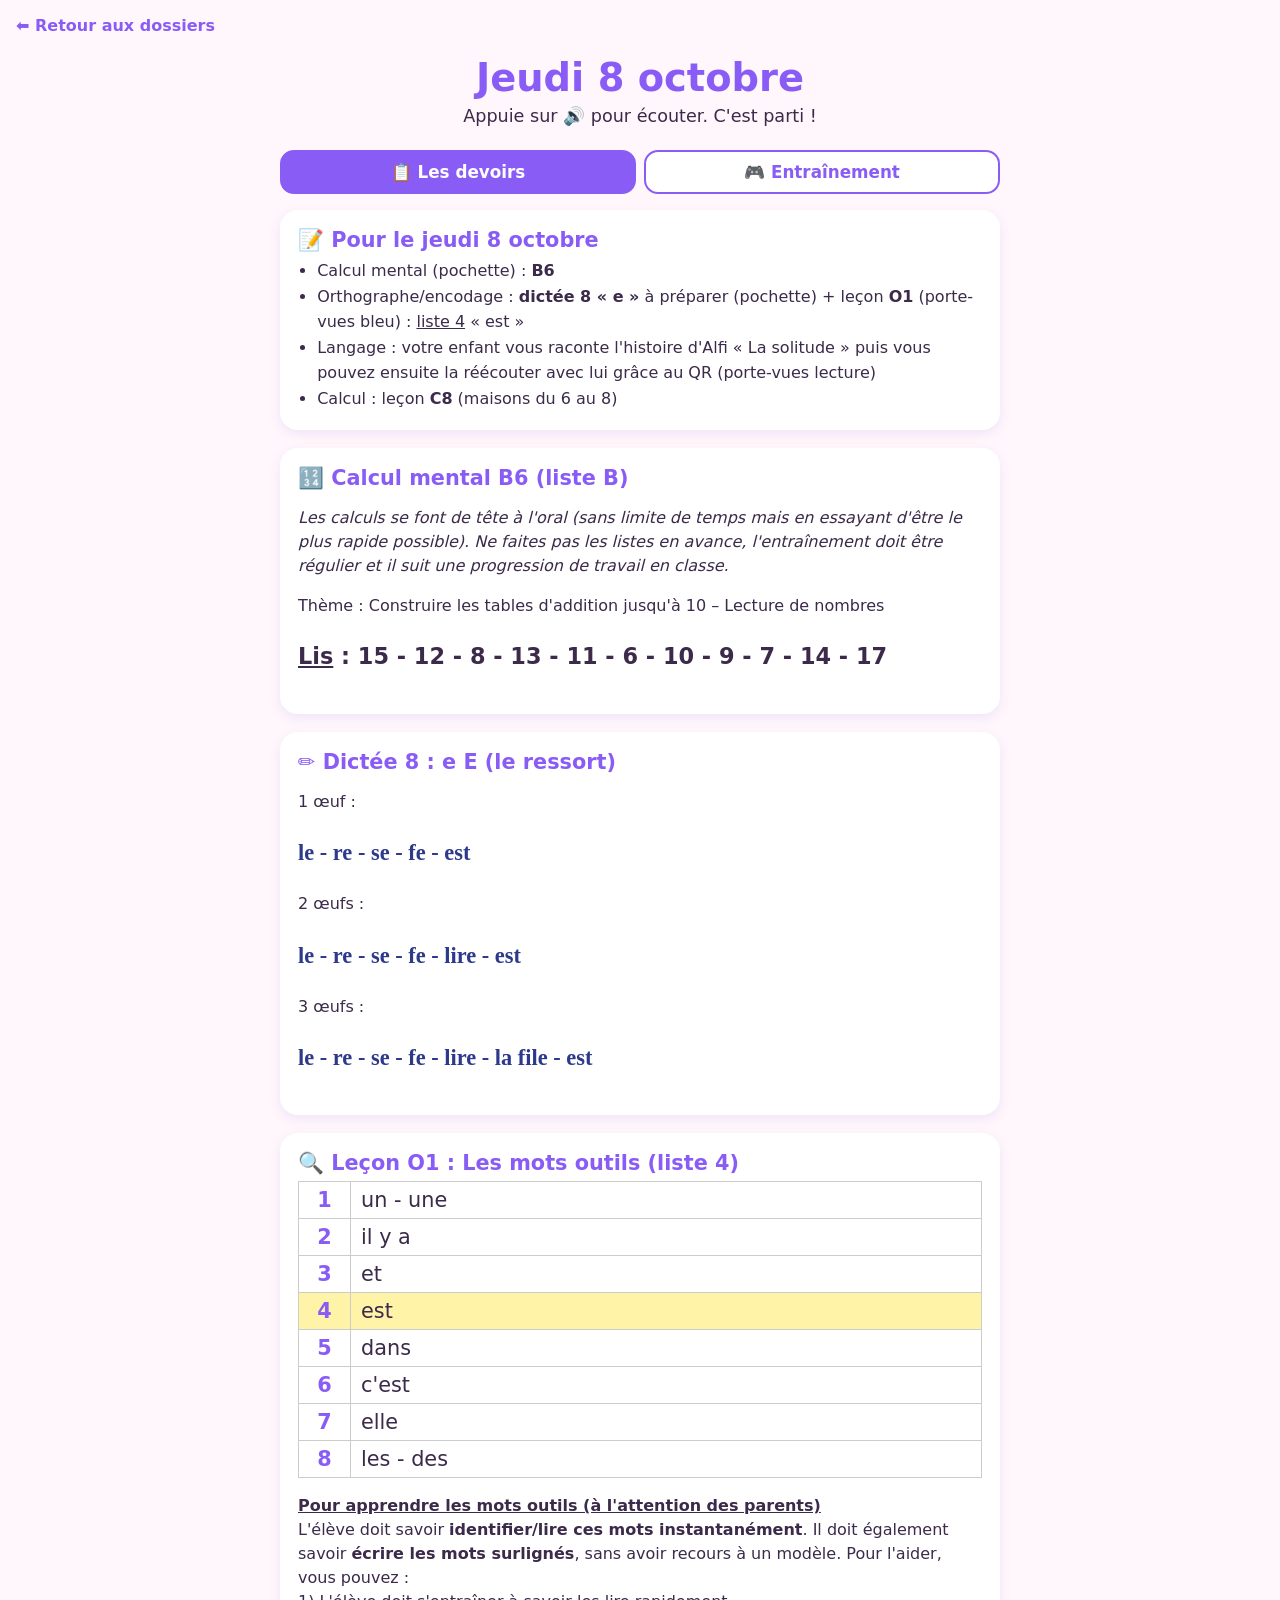
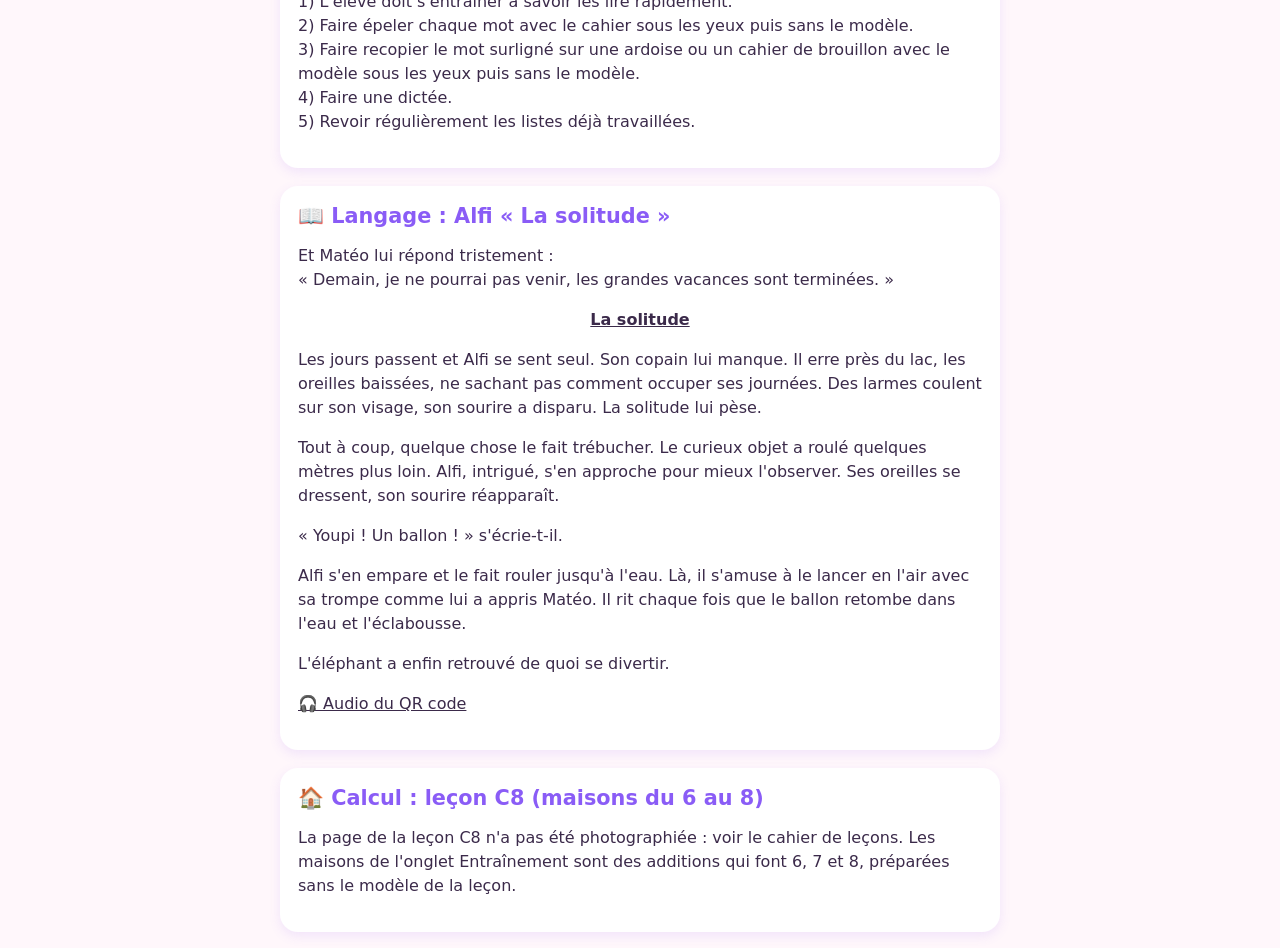
==== commit 4f140a3d: "Préciser que la leçon C8 n'a pas été photographiée Co-Authored-By: Claude Opus 5.5 (1M context) <nor" ====
--- a/devoirs/2026-10-08/index.html
+++ b/devoirs/2026-10-08/index.html
@@ -82,7 +82,7 @@
       },
       {
         titre: "🏠 Calcul : leçon C8 (maisons du 6 au 8)",
-        html: `<p>La leçon C8 n'était pas sur les photos : revoir les maisons du 6, du 7 et du 8 dans le cahier de leçons.</p>`,
+        html: `<p>La page de la leçon C8 n'a pas été photographiée : voir le cahier de leçons. Les maisons de l'onglet Entraînement sont des additions qui font 6, 7 et 8, préparées sans le modèle de la leçon.</p>`,
       },
     ];
 
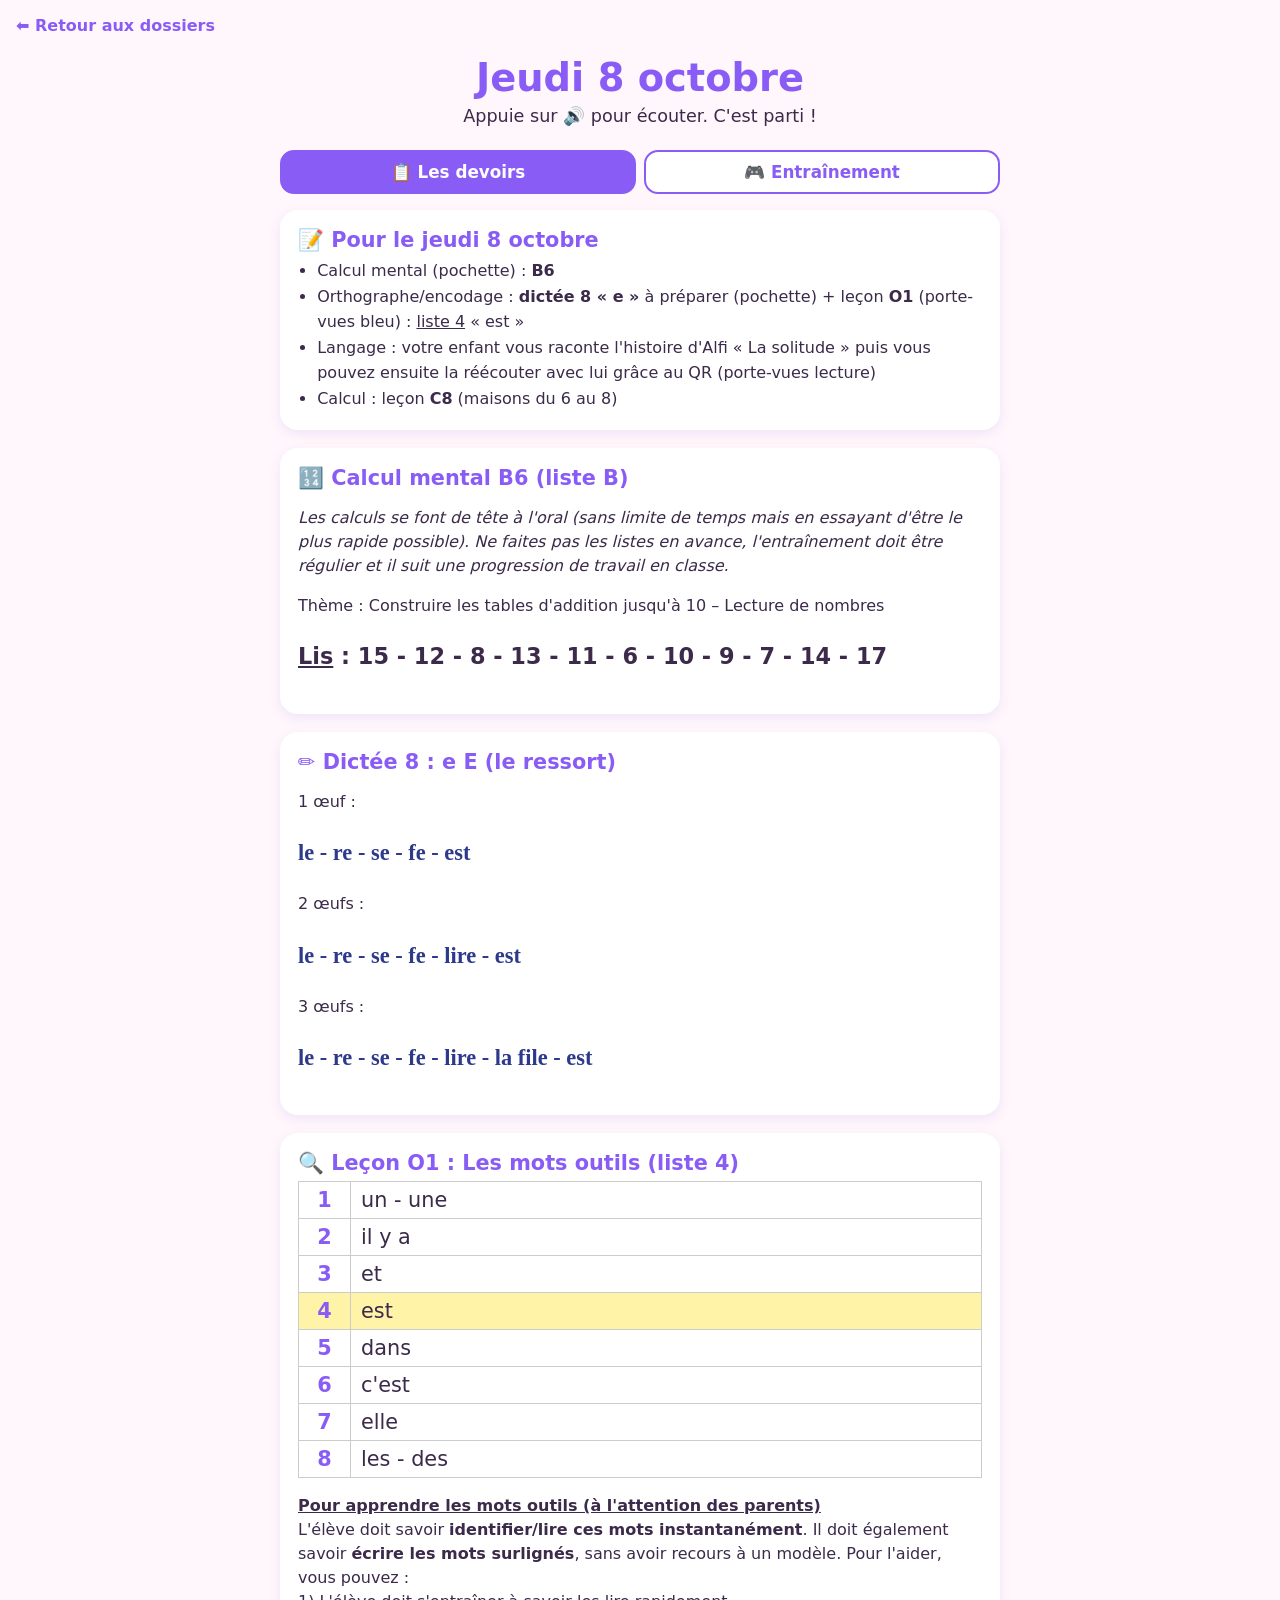
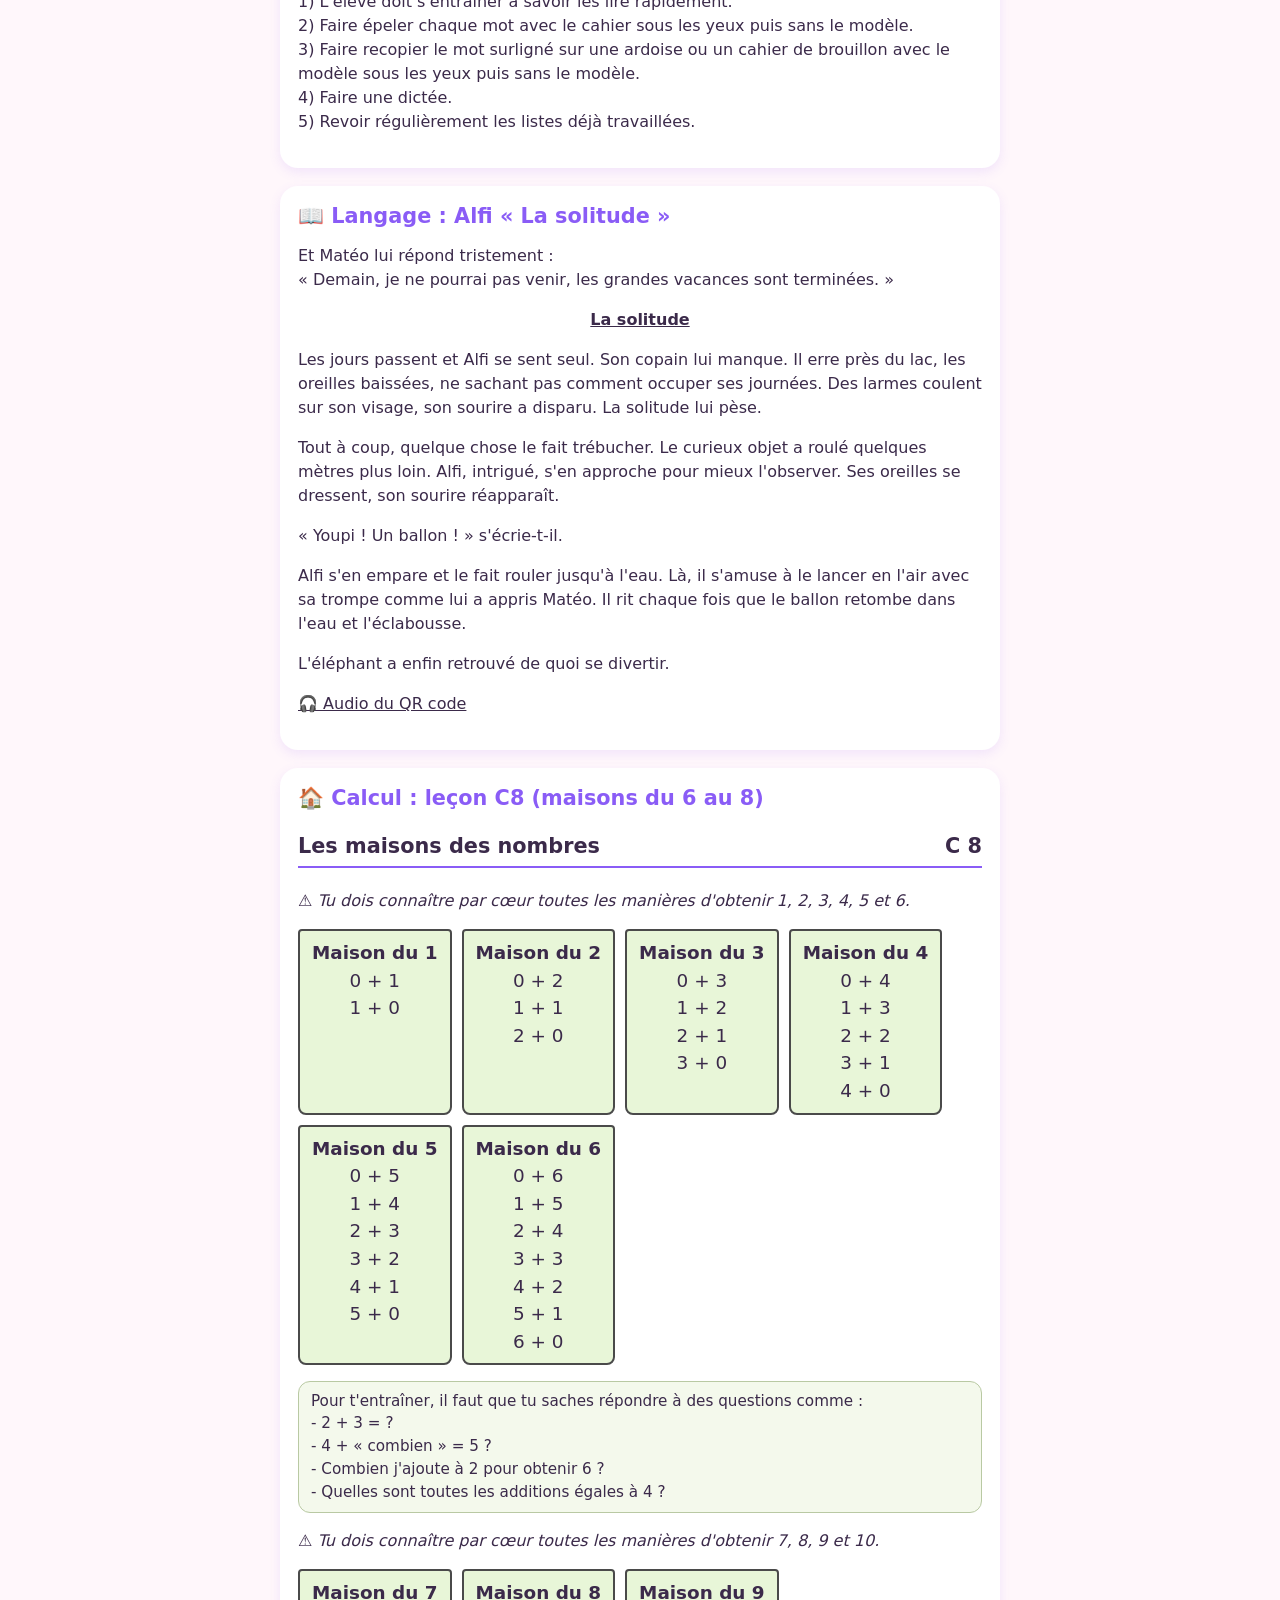
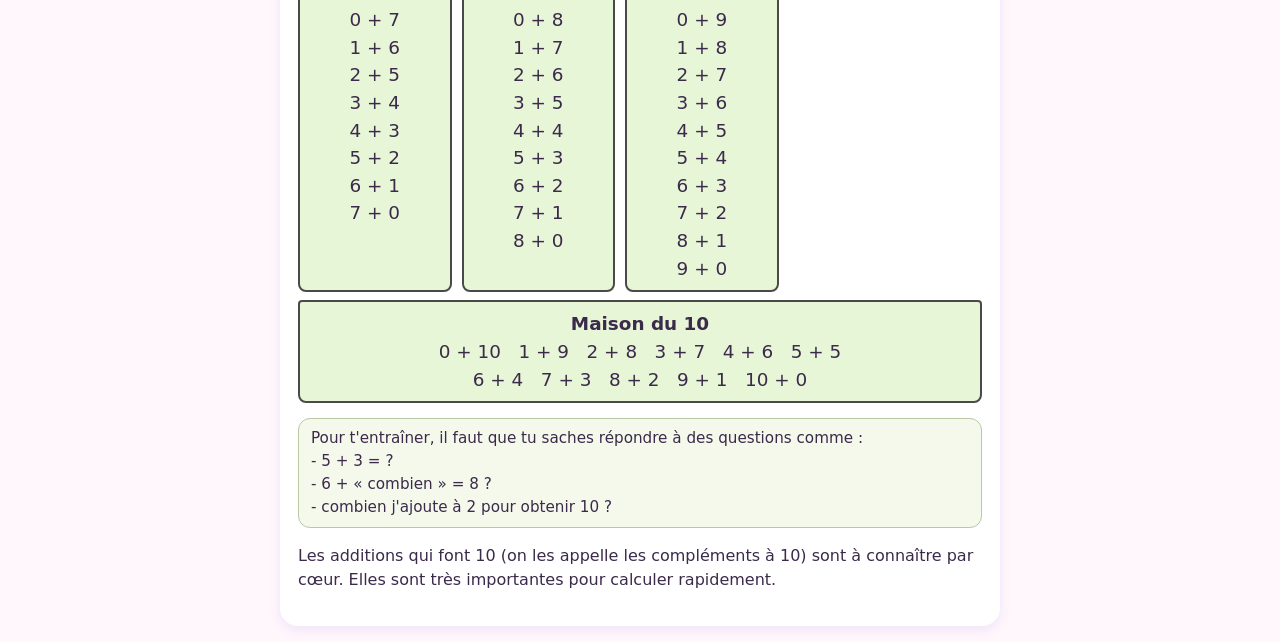
==== commit 9d5e7903: "Devoirs du lundi 12 octobre + leçons C8, O1, G1, G2 recopiées Ajoute assets/lecons.js (leçons réutil" ====
--- a/devoirs/2026-10-08/index.html
+++ b/devoirs/2026-10-08/index.html
@@ -25,6 +25,7 @@
   <main id="exercices" class="exercices" hidden></main>
   <div id="score" class="score" hidden></div>
 
+  <script src="../../assets/lecons.js"></script>
   <script>
     // Les devoirs tels qu'ils sont sur les photos (recopiés à l'identique).
     window.DEVOIRS = [
@@ -82,7 +83,7 @@
       },
       {
         titre: "🏠 Calcul : leçon C8 (maisons du 6 au 8)",
-        html: `<p>La page de la leçon C8 n'a pas été photographiée : voir le cahier de leçons. Les maisons de l'onglet Entraînement sont des additions qui font 6, 7 et 8, préparées sans le modèle de la leçon.</p>`,
+        html: window.LECONS.C8,
       },
     ];
 
--- a/assets/style.css
+++ b/assets/style.css
@@ -209,3 +209,18 @@
 .tableau .surligne td { background: #fff3a8; }
 
 [hidden] { display: none !important; }
+
+.poesie { background: #fdf0d5; border-radius: 12px; padding: 12px 16px; text-align: center; font-size: 1.25rem; line-height: 1.6; }
+.poesie .titre-poesie { font-weight: bold; font-size: 1.35rem; }
+.poesie .apres { opacity: .55; }
+
+/* ---------- Leçons recopiées ---------- */
+.titre-lecon { font-weight: bold; font-size: 1.3rem; display: flex; justify-content: space-between; border-bottom: 2px solid var(--violet); padding-bottom: 4px; }
+.maisons-lecon { display: flex; flex-wrap: wrap; gap: 10px; margin: 8px 0; }
+.maison-lecon { background: #e8f6d8; border: 2px solid #4a4a4a; border-radius: 4px 4px 8px 8px; padding: 8px 12px; text-align: center; font-size: 1.15rem; line-height: 1.5; min-width: 88px; }
+.maison-lecon.large { margin: 8px 0; }
+.bulle { background: #f4f9ec; border: 1px solid #b9c9a3; border-radius: 12px; padding: 8px 12px; font-size: .95rem; }
+.rappel { background: #e9f7e4; border-left: 5px solid #3a8a2a; padding: 8px 12px; color: #2c6b20; font-weight: bold; }
+.ponctuation { font-size: 1rem; }
+.ponctuation td:first-child { font-size: 2rem; width: 1.5em; }
+.ponctuation td:nth-child(2) { width: 30%; }
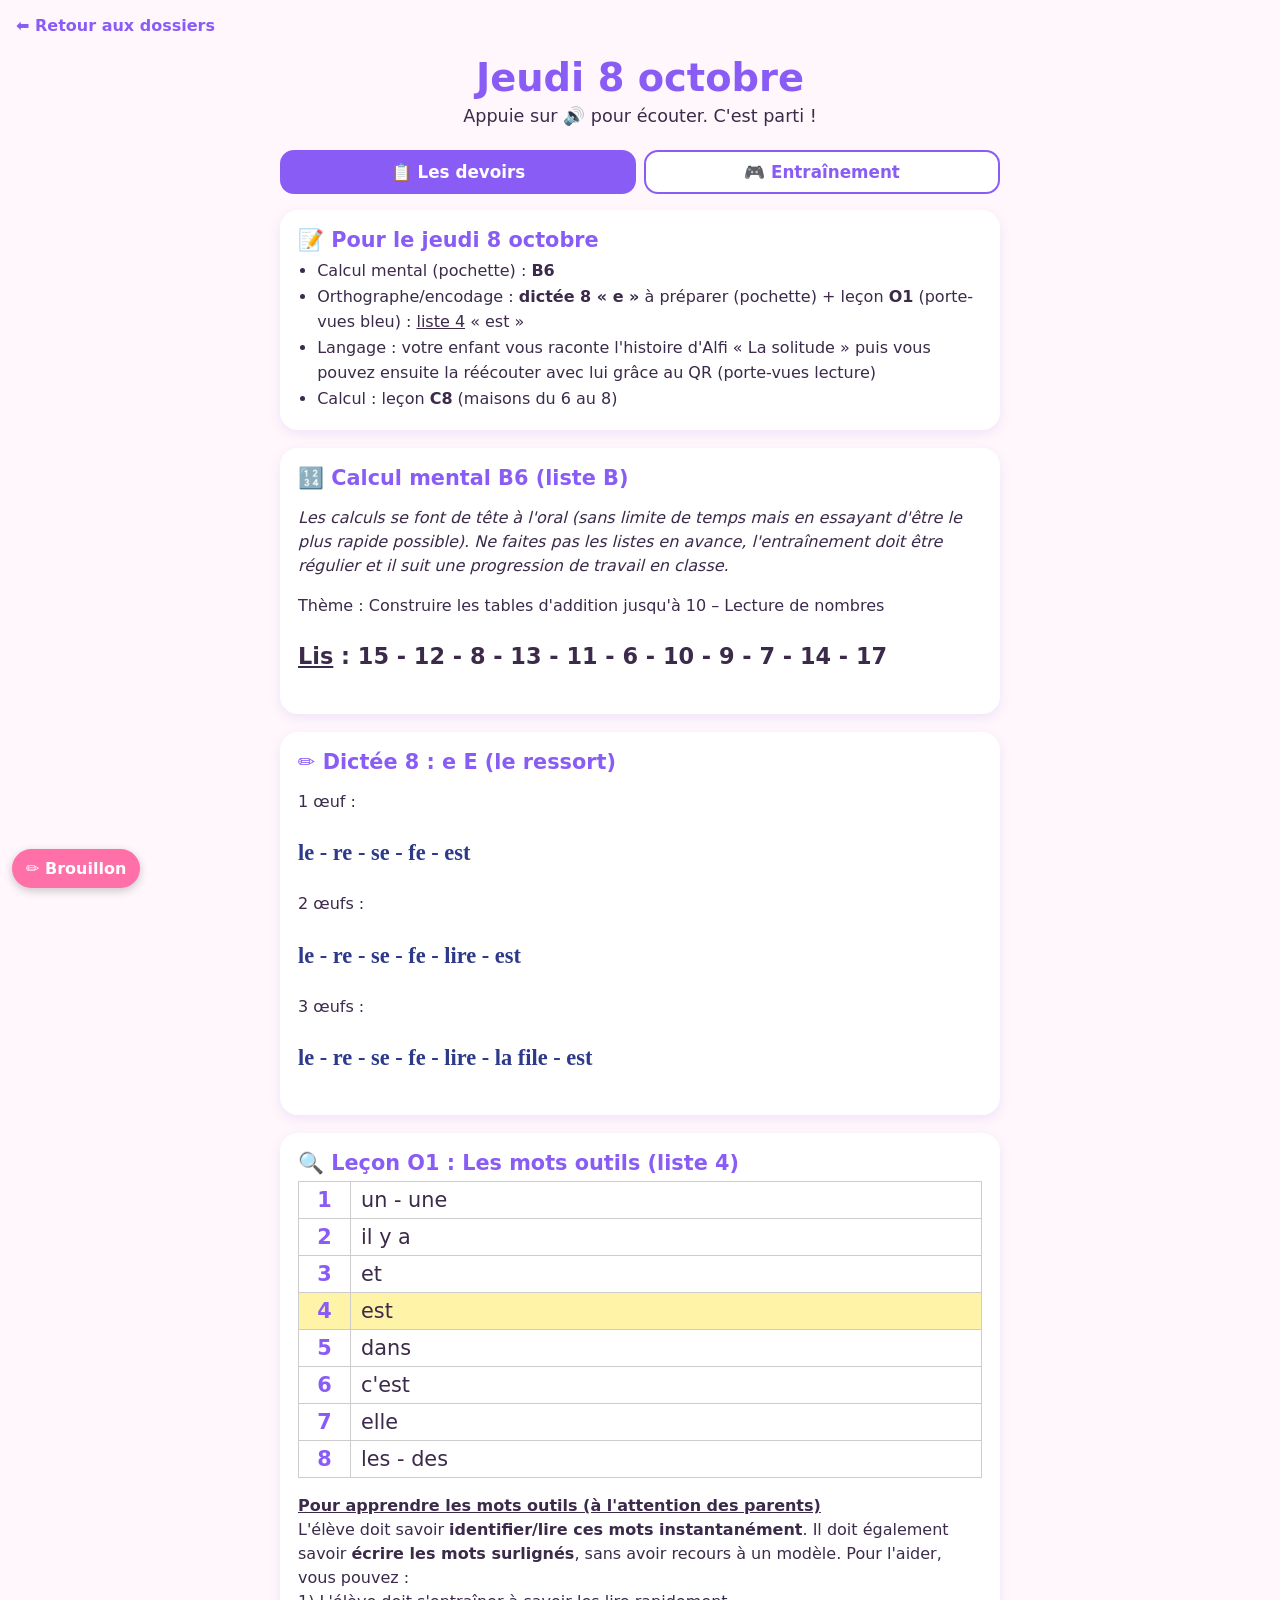
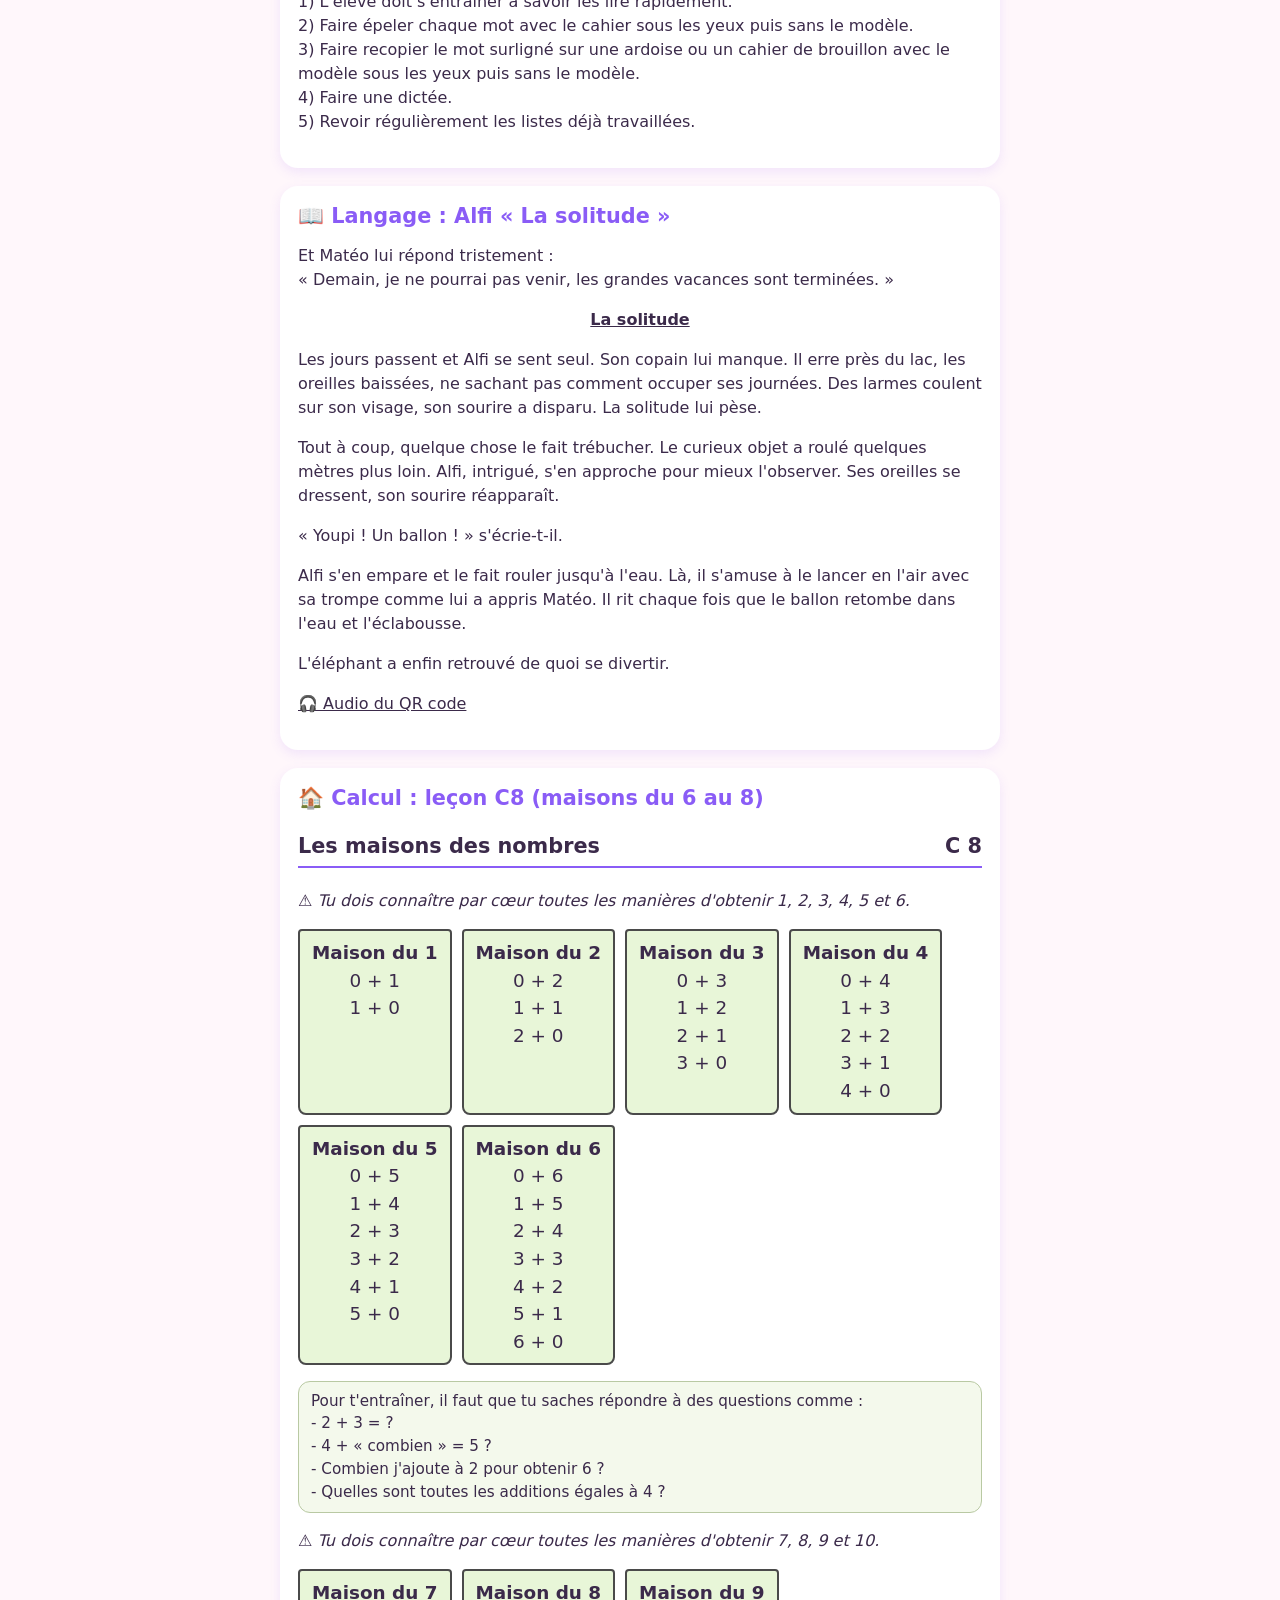
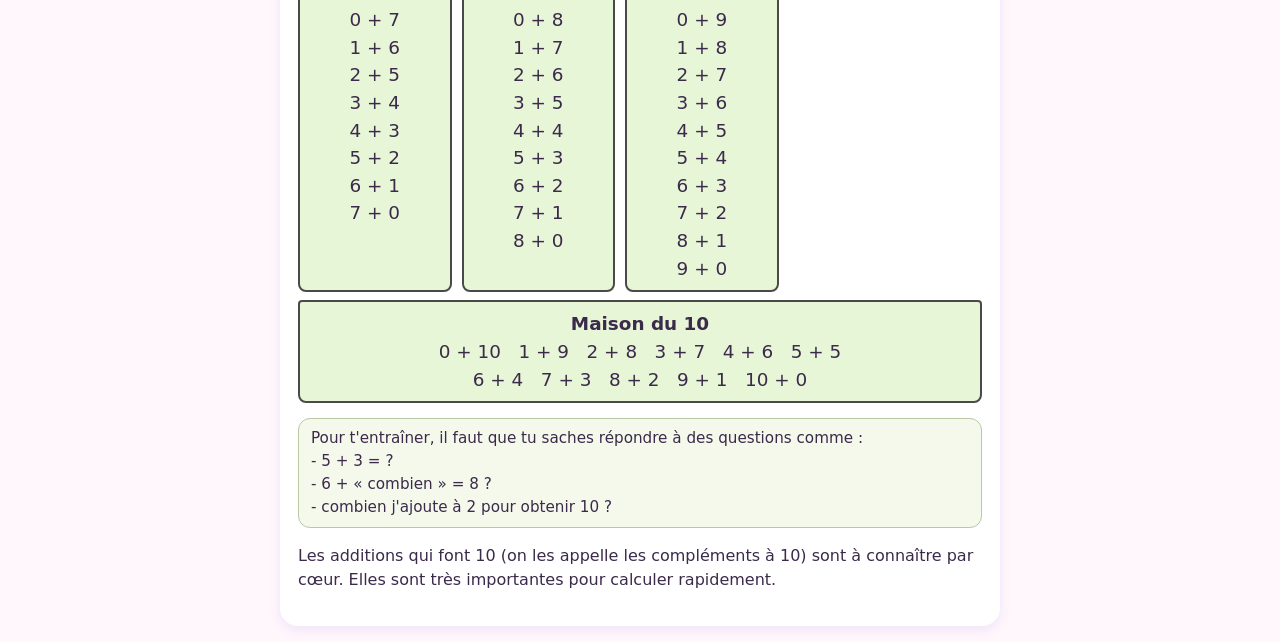
==== commit 79f57bd5: "Ajoute un brouillon à carreaux sur la moitié de l'écran pour chaque jour Co-Authored-By: Claude Opus" ====
--- a/devoirs/2026-10-08/index.html
+++ b/devoirs/2026-10-08/index.html
@@ -223,5 +223,6 @@
     ];
   </script>
   <script src="../../assets/exercices.js"></script>
+  <script src="../../assets/brouillon.js"></script>
 </body>
 </html>
--- a/assets/style.css
+++ b/assets/style.css
@@ -224,3 +224,39 @@
 .ponctuation { font-size: 1rem; }
 .ponctuation td:first-child { font-size: 2rem; width: 1.5em; }
 .ponctuation td:nth-child(2) { width: 30%; }
+
+/* ---------- Brouillon (moitié d'écran) ---------- */
+.bouton-brouillon {
+  position: fixed; left: 12px; bottom: 12px; z-index: 30;
+  font: inherit; font-weight: bold; font-size: 1rem;
+  padding: 10px 14px; border-radius: 999px; border: none;
+  background: var(--rose); color: #fff; box-shadow: 0 3px 10px rgba(0,0,0,.2); cursor: pointer;
+}
+.brouillon {
+  position: fixed; z-index: 20; background: #fff;
+  display: flex; flex-direction: column;
+  box-shadow: 0 0 14px rgba(0,0,0,.18);
+  right: 0; bottom: 0; left: 0; height: 50vh;           /* téléphone en hauteur : moitié du bas */
+}
+.brouillon .outils { display: flex; gap: 6px; padding: 6px; background: #f3eefe; flex-wrap: wrap; }
+.brouillon .outils button {
+  font-size: 1.2rem; width: 2.4em; height: 2.4em; border-radius: 10px;
+  border: 2px solid transparent; background: #fff; cursor: pointer;
+}
+.brouillon .outils button.actif { border-color: var(--violet); }
+.brouillon .outils [data-fermer] { margin-left: auto; }
+.brouillon canvas {
+  flex: 1; width: 100%; min-height: 0; touch-action: none; cursor: crosshair;
+  background-color: #fff;
+  background-image: linear-gradient(#dfe6f5 1px, transparent 1px), linear-gradient(90deg, #dfe6f5 1px, transparent 1px);
+  background-size: 24px 24px;
+}
+body.avec-brouillon { padding-bottom: calc(50vh + 16px); }
+body.avec-brouillon .bouton-brouillon { bottom: calc(50vh + 12px); }
+body.avec-brouillon .score { bottom: calc(50vh + 12px); }
+
+@media (min-aspect-ratio: 1/1) {                        /* écran large : moitié de droite */
+  .brouillon { top: 0; left: auto; width: 50vw; height: auto; }
+  body.avec-brouillon { padding-bottom: 16px; padding-right: calc(50vw + 16px); }
+  body.avec-brouillon .bouton-brouillon, body.avec-brouillon .score { bottom: 12px; }
+}
